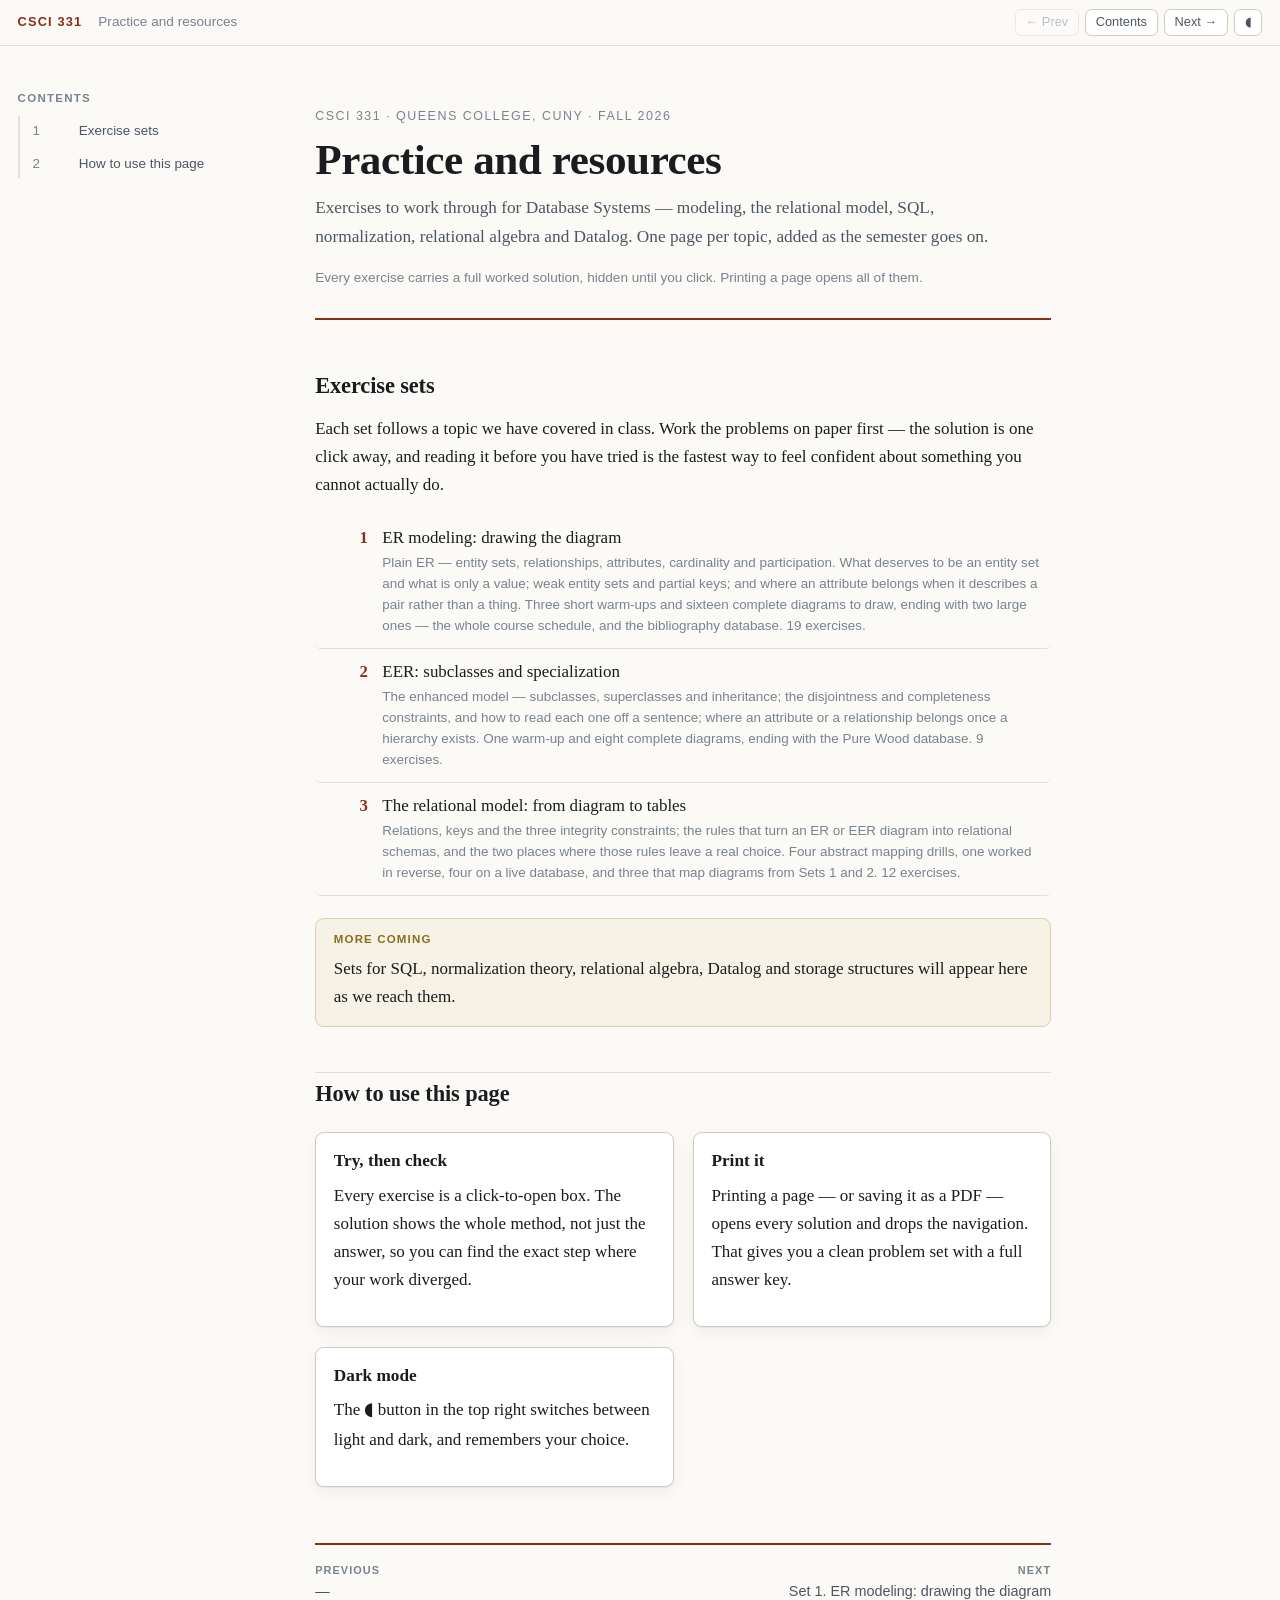
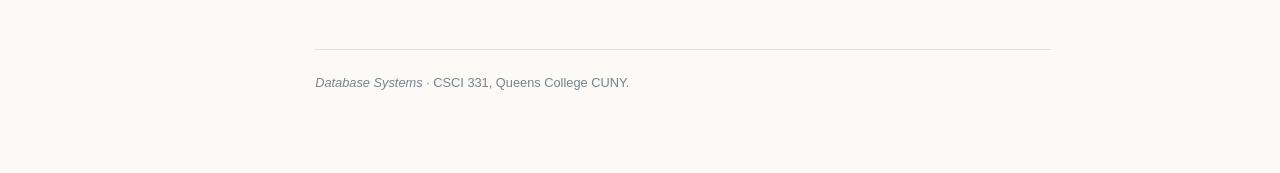
==== index.html @ 069c5a43 "Revise exercise 3 content and update note section Updated the content for exercise 3 and modified th" ====
<!DOCTYPE html>
<html lang="en">
<head>
<meta charset="utf-8">
<meta name="viewport" content="width=device-width, initial-scale=1">
<title>CSCI 331 — Practice and resources</title>
<link rel="stylesheet" href="assets/style.css">
<script src="assets/notes.js" defer></script>
</head>
<body>
<header class="topbar"><div class="topbar-in">
  <a class="brand" href="index.html">CSCI 331</a>
  <span class="crumb">Practice and resources</span>
  <nav class="topnav">
    <a aria-disabled="true">&larr; Prev</a>
    <a href="index.html">Contents</a>
    <a href="ex-er.html">Next &rarr;</a>
    <button class="iconbtn" id="themebtn" type="button" title="Light / dark">&#9686;</button>
  </nav>
</div></header>
<div class="wrap">
  <aside class="toc"><p class="toc-title">Contents</p><ol>
    <li><a href="#exercises"><span class="t">1</span>Exercise sets</a></li>
    <li><a href="#how"><span class="t">2</span>How to use this page</a></li>
</ol></aside>
  <main>

<div class="hero">
  <p class="hkick">CSCI 331 &middot; Queens College, CUNY &middot; Fall 2026</p>
  <h1>Practice and resources</h1>
  <p class="lede">Exercises to work through for Database Systems &mdash; modeling,
  the relational model, SQL, normalization, relational algebra and Datalog. One page
  per topic, added as the semester goes on.</p>
  <p class="hmeta">Every exercise carries a full worked solution, hidden until you
  click. Printing a page opens all of them.</p>
</div>

<h2 id="exercises">Exercise sets</h2>
<p>Each set follows a topic we have covered in class. Work the problems on paper
first &mdash; the solution is one click away, and reading it before you have tried
is the fastest way to feel confident about something you cannot actually do.</p>

<ol class="chlist">
  <li><a href="ex-er.html"><span class="cn">1</span><span class="ct">ER modeling: drawing the diagram<span class="cs">Plain ER &mdash; entity sets, relationships, attributes, cardinality and participation. What deserves to be an entity set and what is only a value; weak entity sets and partial keys; and where an attribute belongs when it describes a pair rather than a thing. Three short warm-ups and sixteen complete diagrams to draw, ending with two large ones &mdash; the whole course schedule, and the bibliography database. 19 exercises.</span></span></a></li>
  <li><a href="ex-eer.html"><span class="cn">2</span><span class="ct">EER: subclasses and specialization<span class="cs">The enhanced model &mdash; subclasses, superclasses and inheritance; the disjointness and completeness constraints, and how to read each one off a sentence; where an attribute or a relationship belongs once a hierarchy exists. One warm-up and eight complete diagrams, ending with the Pure Wood database. 9 exercises.</span></span></a></li>
  <li><a href="ex-rel.html"><span class="cn">3</span><span class="ct">The relational model: from diagram to tables<span class="cs">Relations, keys and the three integrity constraints; the rules that turn an ER or EER diagram into relational schemas, and the two places where those rules leave a real choice. Four abstract mapping drills, one worked in reverse, four on a live database, and three that map diagrams from Sets 1 and 2. 12 exercises.</span></span></a></li>
</ol>

<div class="box note"><span class="bt">More coming</span>
<p>Sets for SQL, normalization theory, relational algebra, Datalog and storage
structures will appear here as we reach them.</p></div>

<h2 id="how">How to use this page</h2>
<div class="grid2">
  <div class="card"><h3>Try, then check</h3><p>Every exercise is a click-to-open box.
  The solution shows the whole method, not just the answer, so you can find the exact
  step where your work diverged.</p></div>
  <div class="card"><h3>Print it</h3><p>Printing a page &mdash; or saving it as a PDF
  &mdash; opens every solution and drops the navigation. That gives you a clean problem
  set with a full answer key.</p></div>
  <div class="card"><h3>Dark mode</h3><p>The <span class="term">&#9686;</span> button in
  the top right switches between light and dark, and remembers your choice.</p></div>
</div>

    <nav class="pagenav">
      <a class="prev" aria-disabled="true"><span>Previous</span>&mdash;</a>
      <a class="next" href="ex-er.html"><span>Next</span>Set 1. ER modeling: drawing the diagram</a>
    </nav>
    <footer class="site">
      <em>Database Systems</em> &middot; CSCI 331, Queens College CUNY.
    </footer>
  </main>
</div>
</body>
</html>
---- assets/style.css ----
/* Computer Organization and Assembly Language — CSCI 240 course book */

:root{
  --bg:#fbfaf7; --panel:#ffffff; --ink:#1a1c1f; --ink-2:#4d5560; --ink-3:#79828e;
  --rule:#e3e0d8; --rule-2:#cfcbc0;
  --accent:#8c2d19;         /* brick — headings, links */
  --accent-2:#1d6a4f;       /* green — Logisim, circuits */
  --accent-3:#2a4d8f;       /* blue — MIPS / code */
  --slide-bg:#f2efe8;
  --box-note:#f6f2e6; --box-note-b:#d9cfae;
  --box-check:#eef4f1; --box-check-b:#b4d0c3;
  --box-extra:#f1eef7; --box-extra-b:#c9bee0;
  --box-warn:#fbeeea; --box-warn-b:#e5bfb3;
  --code-bg:#f4f3ef; --code-ink:#26292e;
  --shadow:0 1px 2px rgba(20,18,14,.06), 0 6px 18px rgba(20,18,14,.05);
  --serif:"Iowan Old Style","Palatino Linotype",Palatino,Georgia,"Times New Roman",serif;
  --sans:-apple-system,BlinkMacSystemFont,"Segoe UI",Inter,Roboto,"Helvetica Neue",Arial,sans-serif;
  --mono:"SF Mono",SFMono-Regular,ui-monospace,Menlo,Consolas,"Liberation Mono",monospace;
  --maxw:46rem;
}
@media (prefers-color-scheme: dark){
  :root:not([data-theme="light"]){
    --bg:#14161a; --panel:#1b1e23; --ink:#e8e6e1; --ink-2:#b3b8c0; --ink-3:#848b95;
    --rule:#2b2f36; --rule-2:#3a3f48;
    --accent:#e8917a; --accent-2:#6bc79d; --accent-3:#8fb4f0;
    --slide-bg:#22262c;
    --box-note:#241f16; --box-note-b:#5c4f31;
    --box-check:#152220; --box-check-b:#2f5c4c;
    --box-extra:#1f1c2a; --box-extra-b:#453c66;
    --box-warn:#2a1a16; --box-warn-b:#6b3b2c;
    --code-bg:#181b20; --code-ink:#dfe3e8;
    --shadow:0 1px 2px rgba(0,0,0,.4), 0 8px 24px rgba(0,0,0,.35);
  }
}
:root[data-theme="dark"]{
  --bg:#14161a; --panel:#1b1e23; --ink:#e8e6e1; --ink-2:#b3b8c0; --ink-3:#848b95;
  --rule:#2b2f36; --rule-2:#3a3f48;
  --accent:#e8917a; --accent-2:#6bc79d; --accent-3:#8fb4f0;
  --slide-bg:#22262c;
  --box-note:#241f16; --box-note-b:#5c4f31;
  --box-check:#152220; --box-check-b:#2f5c4c;
  --box-extra:#1f1c2a; --box-extra-b:#453c66;
  --box-warn:#2a1a16; --box-warn-b:#6b3b2c;
  --code-bg:#181b20; --code-ink:#dfe3e8;
  --shadow:0 1px 2px rgba(0,0,0,.4), 0 8px 24px rgba(0,0,0,.35);
}

*{box-sizing:border-box}
html{scroll-behavior:smooth; scroll-padding-top:5rem}
body{
  margin:0; background:var(--bg); color:var(--ink);
  font:400 17px/1.65 var(--serif);
  -webkit-text-size-adjust:100%;
}

/* ---------------------------------------------------------------- top bar */
.topbar{
  position:sticky; top:0; z-index:40; background:color-mix(in srgb,var(--bg) 88%,transparent);
  backdrop-filter:saturate(1.5) blur(10px); border-bottom:1px solid var(--rule);
}
.topbar-in{max-width:88rem;margin:0 auto;padding:.55rem 1.1rem;display:flex;gap:1rem;align-items:center}
.brand{font:600 .8rem/1 var(--sans);letter-spacing:.09em;text-transform:uppercase;color:var(--accent);
  text-decoration:none;white-space:nowrap}
.crumb{font:400 .85rem/1.3 var(--sans);color:var(--ink-3);flex:1;min-width:0;
  overflow:hidden;text-overflow:ellipsis;white-space:nowrap}
.topnav{display:flex;gap:.4rem;align-items:center}
.topnav a,.iconbtn{
  font:500 .8rem/1 var(--sans);color:var(--ink-2);text-decoration:none;
  border:1px solid var(--rule-2);border-radius:.4rem;padding:.38rem .6rem;background:var(--panel);
  cursor:pointer;white-space:nowrap}
.topnav a:hover,.iconbtn:hover{border-color:var(--accent);color:var(--accent)}
.topnav a[aria-disabled="true"]{opacity:.35;pointer-events:none}

/* ---------------------------------------------------------------- layout */
.wrap{max-width:88rem;margin:0 auto;padding:0 1.1rem;display:grid;
  grid-template-columns:16rem minmax(0,1fr);gap:2.6rem;align-items:start}
@media (max-width:1080px){.wrap{grid-template-columns:1fr;gap:0}}

.toc{position:sticky;top:4.2rem;max-height:calc(100vh - 5.5rem);overflow:auto;
  padding:1.6rem 0 2rem;font:400 .84rem/1.45 var(--sans)}
@media (max-width:1080px){
  .toc{position:static;max-height:none;border-bottom:1px solid var(--rule);
    margin-bottom:1rem;padding-bottom:1rem}
  .toc-title{cursor:pointer}
  .toc.collapsed ol{display:none}
}
.toc-title{font:600 .72rem/1 var(--sans);letter-spacing:.11em;text-transform:uppercase;
  color:var(--ink-3);margin:0 0 .7rem}
.toc ol{list-style:none;margin:0;padding:0;border-left:2px solid var(--rule)}
.toc li a{display:block;padding:.3rem 0 .3rem .8rem;color:var(--ink-2);text-decoration:none;
  border-left:2px solid transparent;margin-left:-2px}
.toc li a:hover{color:var(--accent)}
.toc li a.active{color:var(--accent);border-left-color:var(--accent);font-weight:600}
.toc li.sub a{padding-left:1.6rem;font-size:.95em;color:var(--ink-3)}

main{padding:1.6rem 0 5rem;max-width:var(--maxw)}
/* figures, tables and code may bleed wider than the text measure */
@media (min-width:1180px){
  figure.fig,figure.circuit,.tablewrap,pre,.chhead,.pagenav{
    margin-left:-3.5rem;margin-right:-6.5rem}
  .chhead,.pagenav{margin-left:0;margin-right:0}
}

/* ---------------------------------------------------------------- headings */
.lechead{margin-top:0;margin-bottom:2.2rem;padding-bottom:1.4rem;border-bottom:2px solid var(--accent)}
.lecnum{font:600 .75rem/1 var(--sans);letter-spacing:.14em;text-transform:uppercase;
  color:var(--accent);display:block;margin-bottom:.55rem}
h1{font:600 2.1rem/1.18 var(--serif);margin:0 0 .7rem;letter-spacing:-.01em}
.lecmeta{font:400 .87rem/1.5 var(--sans);color:var(--ink-3);margin:0}
.lecmeta b{color:var(--ink-2);font-weight:600}

h2{font:600 1.4rem/1.3 var(--serif);margin:2.8rem 0 .9rem;padding-top:.4rem;
  border-top:1px solid var(--rule);letter-spacing:-.005em}
h2:first-of-type{border-top:none}
h3{font:600 1.08rem/1.35 var(--serif);margin:1.9rem 0 .6rem;color:var(--ink)}
h4{font:600 .82rem/1.3 var(--sans);letter-spacing:.07em;text-transform:uppercase;
  color:var(--ink-3);margin:1.5rem 0 .5rem}
p{margin:0 0 1rem}
a{color:var(--accent);text-decoration-thickness:1px;text-underline-offset:2px}
ul,ol{margin:0 0 1.1rem;padding-left:1.35rem}
li{margin:.28rem 0}
li>ul,li>ol{margin-top:.28rem;margin-bottom:.3rem}
strong{font-weight:600}
hr{border:none;border-top:1px solid var(--rule);margin:2.2rem 0}

/* ---------------------------------------------------------------- inline bits */
code,kbd,samp{font-family:var(--mono);font-size:.88em;background:var(--code-bg);
  padding:.1em .35em;border-radius:.25em;color:var(--code-ink);
  border:1px solid color-mix(in srgb,var(--rule) 70%,transparent)}
.reg{color:var(--accent-3);font-weight:600}
.bin,.hex{font-family:var(--mono);font-size:.9em;letter-spacing:.02em;white-space:nowrap}
.term{font-family:var(--mono);font-weight:600;white-space:nowrap}
.nb{white-space:nowrap}
var{font-style:italic;font-family:var(--serif)}
.ov{text-decoration:overline}
sub,sup{font-size:.72em;line-height:0}

/* ---------------------------------------------------------------- figures */
figure.fig{margin-top:1.8rem;margin-bottom:1.8rem}
figure.fig .figcol,figure.fig .figrow{
  display:flex;gap:1rem;align-items:flex-start;justify-content:center;flex-wrap:wrap}
figure.fig .figcol{flex-direction:column;align-items:center}
figure.fig img{display:block;max-width:100%;height:auto;background:#fff;
  border:1px solid var(--rule-2);border-radius:.4rem;padding:.5rem;box-shadow:var(--shadow)}
figure.fig figcaption{font:400 .84rem/1.6 var(--sans);color:var(--ink-2);
  margin:.75rem auto 0;max-width:42rem;text-align:center}
figure.fig figcaption b,figure.fig figcaption strong{color:var(--ink);font-weight:600}

/* ---------------------------------------------------------------- circuits */
figure.circuit{margin-top:1.6rem;margin-bottom:1.6rem;border:1px solid var(--accent-2);border-radius:.6rem;
  overflow:hidden;box-shadow:var(--shadow);background:var(--panel)}
figure.circuit .cbar{display:flex;gap:.7rem;align-items:center;flex-wrap:wrap;
  padding:.5rem .75rem;background:color-mix(in srgb,var(--accent-2) 12%,var(--panel));
  border-bottom:1px solid color-mix(in srgb,var(--accent-2) 35%,transparent);
  font:500 .8rem/1.3 var(--sans)}
figure.circuit .cbar .ctitle{flex:1;min-width:8rem;color:var(--ink)}
figure.circuit .cbar .clogisim{font:600 .66rem/1 var(--sans);letter-spacing:.09em;
  text-transform:uppercase;color:var(--accent-2);border:1px solid currentColor;
  border-radius:.3rem;padding:.24rem .4rem}
figure.circuit .cbar a.dl{color:var(--accent-2);text-decoration:none;font-weight:600;
  border:1px solid currentColor;border-radius:.35rem;padding:.28rem .55rem}
figure.circuit .cbar a.dl:hover{background:var(--accent-2);color:#fff}
figure.circuit .cbody{background:#fff;padding:.8rem;overflow-x:auto}
figure.circuit .cbody svg{display:block;max-width:100%;height:auto;margin:0 auto}
figure.circuit figcaption{padding:.6rem .75rem;font:400 .82rem/1.5 var(--sans);
  color:var(--ink-2);border-top:1px solid var(--rule)}

/* ---------------------------------------------------------------- tables */
.tablewrap{overflow-x:auto;margin-top:1.3rem;margin-bottom:1.3rem}
table{border-collapse:collapse;font:400 .9rem/1.45 var(--sans);min-width:min(100%,20rem)}
th,td{border:1px solid var(--rule-2);padding:.34rem .6rem;text-align:left}
th{background:color-mix(in srgb,var(--ink) 6%,var(--panel));font-weight:600;
  font-size:.82rem;letter-spacing:.02em}
tbody tr:nth-child(even) td{background:color-mix(in srgb,var(--ink) 3%,transparent)}
table.tt{font-family:var(--mono);font-size:.86rem;text-align:center}
table.tt th,table.tt td{text-align:center;padding:.25rem .55rem;min-width:2.2rem}
table.tt td.one{background:color-mix(in srgb,var(--accent-2) 20%,transparent);font-weight:700}
table.tt td.dc{color:var(--accent);font-weight:700}
table.reg th:first-child,table.reg td:first-child{font-family:var(--mono);color:var(--accent-3)}

/* K-maps */
table.kmap{font-family:var(--mono);text-align:center;font-size:.92rem;margin:1rem 0}
table.kmap th{background:transparent;font-family:var(--sans);font-size:.75rem;
  color:var(--ink-3);border:none;padding:.3rem .5rem}
table.kmap td{width:3rem;height:2.6rem;text-align:center;font-weight:600;position:relative}
table.kmap td sub{position:absolute;right:.22rem;bottom:.12rem;font-size:.6rem;
  font-weight:400;color:var(--ink-3);font-family:var(--sans)}
table.kmap td.g1{background:color-mix(in srgb,var(--accent-2) 22%,transparent)}
table.kmap td.g2{background:color-mix(in srgb,var(--accent-3) 20%,transparent)}
table.kmap td.g3{background:color-mix(in srgb,var(--accent) 18%,transparent)}
table.kmap td.g12{background:linear-gradient(135deg,
  color-mix(in srgb,var(--accent-2) 22%,transparent) 50%,
  color-mix(in srgb,var(--accent-3) 20%,transparent) 50%)}

/* ---------------------------------------------------------------- code */
pre{margin-top:1.2rem;margin-bottom:1.2rem;background:var(--code-bg);border:1px solid var(--rule-2);
  border-radius:.5rem;padding:.85rem 1rem;overflow-x:auto;
  font:400 .855rem/1.6 var(--mono);color:var(--code-ink)}
pre code{background:none;border:none;padding:0;font-size:1em}
pre.asm .c{color:var(--ink-3);font-style:italic}
pre.asm .d{color:var(--accent);font-weight:600}
pre.asm .r{color:var(--accent-3)}
pre.asm .l{color:var(--accent-2);font-weight:600}
pre.asm .s{color:#a2662b}
pre.asm .k{font-weight:700}
pre.asm .n{color:#7a5aa8}
@media (prefers-color-scheme:dark){:root:not([data-theme="light"]) pre.asm .s{color:#d9a05f}
  :root:not([data-theme="light"]) pre.asm .n{color:#b79ce0}}
:root[data-theme="dark"] pre.asm .s{color:#d9a05f}
:root[data-theme="dark"] pre.asm .n{color:#b79ce0}
.codecap{font:500 .74rem/1 var(--sans);letter-spacing:.08em;text-transform:uppercase;
  color:var(--ink-3);margin:1.2rem 0 -.9rem}

/* ---------------------------------------------------------------- boxes */
.box{border-radius:.55rem;padding:.95rem 1.1rem;margin:1.4rem 0;border:1px solid}
.box>:first-child{margin-top:0}
.box>:last-child{margin-bottom:0}
.box .bt{font:600 .72rem/1 var(--sans);letter-spacing:.1em;text-transform:uppercase;
  display:block;margin-bottom:.55rem}
.note{background:var(--box-note);border-color:var(--box-note-b)}
.note .bt{color:#8a6d20}
.warn{background:var(--box-warn);border-color:var(--box-warn-b)}
.warn .bt{color:var(--accent)}
.extra{background:var(--box-extra);border-color:var(--box-extra-b)}
.extra .bt{color:#6c56a0}
.worked{background:var(--panel);border-color:var(--rule-2);box-shadow:var(--shadow)}
.worked .bt{color:var(--accent-3)}
@media (prefers-color-scheme:dark){
  :root:not([data-theme="light"]) .note .bt{color:#d6b45c}
  :root:not([data-theme="light"]) .extra .bt{color:#b9a3e8}}
:root[data-theme="dark"] .note .bt{color:#d6b45c}
:root[data-theme="dark"] .extra .bt{color:#b9a3e8}

/* quick checks & problems */
details.qc,details.prob{margin:1.3rem 0;border:1px solid var(--box-check-b);
  border-radius:.55rem;background:var(--box-check);overflow:hidden}
details.prob{background:var(--panel);border-color:var(--rule-2)}
details.qc>summary,details.prob>summary{
  cursor:pointer;list-style:none;padding:.85rem 1.1rem;font:400 1rem/1.55 var(--serif)}
details.qc>summary::-webkit-details-marker,
details.prob>summary::-webkit-details-marker{display:none}
details.qc>summary::before,details.prob>summary::before{
  content:attr(data-label);display:block;font:600 .72rem/1 var(--sans);letter-spacing:.1em;
  text-transform:uppercase;color:var(--accent-2);margin-bottom:.5rem}
details.prob>summary::before{color:var(--accent-3)}
details.qc>summary::after,details.prob>summary::after{
  content:"▸ show solution";display:block;margin-top:.55rem;
  font:600 .76rem/1 var(--sans);color:var(--ink-3)}
details[open]>summary::after{content:"▾ hide solution"}
.sol{padding:0 1.1rem 1rem;border-top:1px dashed var(--rule-2);margin-top:0}
.sol>:first-child{margin-top:.9rem}

/* ---------------------------------------------------------------- index page */
.hero{padding:2.4rem 0 1.8rem;border-bottom:2px solid var(--accent);margin-bottom:2rem}
.hero h1{font-size:2.5rem;margin-bottom:.6rem}
.hero p.lede{font:400 1.08rem/1.65 var(--serif);color:var(--ink-2);max-width:44rem;margin:0 0 1rem}
.cal{list-style:none;margin:0;padding:0}
.cal li{display:grid;grid-template-columns:4.4rem 1fr;gap:1rem;align-items:baseline;
  padding:.62rem .7rem;border-bottom:1px solid var(--rule);border-radius:.35rem}
.cal li:hover{background:var(--panel)}
.cal .cls{font:600 .7rem/1.4 var(--sans);letter-spacing:.05em;text-transform:uppercase;
  color:var(--ink-3);text-align:right;white-space:nowrap}
.cal .ttl{font:400 1.02rem/1.4 var(--serif)}
.cal .ttl a{text-decoration:none;color:var(--ink)}
.cal .ttl a:hover{color:var(--accent);text-decoration:underline}
.cal .sub{display:block;font:400 .8rem/1.45 var(--sans);color:var(--ink-3);margin-top:.15rem}
.cal li.exam{background:var(--box-warn);border-color:var(--box-warn-b)}
.cal li.exam .ttl,.cal li.review .ttl{font-weight:600}
.cal li.review{background:var(--box-note);border-color:var(--box-note-b)}
.cal li.exam .cls,.cal li.review .cls{color:var(--accent)}
.grid2{display:grid;gap:1.2rem;grid-template-columns:repeat(auto-fit,minmax(17rem,1fr));margin:1.5rem 0}
.card{background:var(--panel);border:1px solid var(--rule-2);border-radius:.55rem;
  padding:1rem 1.1rem;box-shadow:var(--shadow)}
.card h3{margin-top:0}

/* ---------------------------------------------------------------- footer */
.pagenav{display:flex;justify-content:space-between;gap:1rem;margin-top:3.5rem;margin-bottom:0;
  padding-top:1.3rem;border-top:2px solid var(--accent)}
.pagenav a{display:block;max-width:47%;text-decoration:none;color:var(--ink-2);
  font:400 .9rem/1.4 var(--sans)}
.pagenav a span{display:block;font:600 .68rem/1 var(--sans);letter-spacing:.1em;
  text-transform:uppercase;color:var(--ink-3);margin-bottom:.3rem}
.pagenav a:hover{color:var(--accent)}
.pagenav a.next{text-align:right;margin-left:auto}
footer.site{margin-top:3rem;padding:1.4rem 0 0;border-top:1px solid var(--rule);
  font:400 .8rem/1.6 var(--sans);color:var(--ink-3)}

/* ---------------------------------------------------------------- print */
@media print{
  :root{--bg:#fff;--panel:#fff}
  .topbar,.toc,.pagenav,.iconbtn{display:none!important}
  .wrap{display:block;max-width:none;padding:0}
  main{max-width:none;padding:0}
  body{font-size:11pt}
  details.qc,details.prob{break-inside:avoid}
  details.qc>summary::after,details.prob>summary::after{display:none}
  details.qc[open] .sol,details.prob[open] .sol{display:block}
  figure.fig,figure.circuit,.box{break-inside:avoid}
  h2{break-after:avoid}
  a{color:inherit;text-decoration:none}
}

/* ---------------------------------------------------------------- book chrome */
.chhead{margin-top:0;margin-bottom:2.4rem;padding-bottom:1.5rem;
  border-bottom:2px solid var(--accent)}
.chpart{display:block;font:500 .72rem/1 var(--sans);letter-spacing:.12em;
  text-transform:uppercase;color:var(--ink-3);margin-bottom:.7rem}
.chnum{display:block;font:600 .74rem/1 var(--sans);letter-spacing:.14em;
  text-transform:uppercase;color:var(--accent);margin-bottom:.6rem}
.chhead h1{font-size:2.25rem;margin-bottom:.85rem}
.chsum{font:400 1.02rem/1.62 var(--serif);color:var(--ink-2);margin:0;max-width:40rem}

h2 .secnum{color:var(--accent);font-weight:600;margin-right:.6rem;
  font-variant-numeric:tabular-nums}
.toc li a .t{display:inline-block;min-width:2.9rem;padding-right:.35rem;
  color:var(--ink-3);font-variant-numeric:tabular-nums}
.toc li.sub a{padding-left:3.9rem;text-indent:0}

/* contents page */
.hkick{font:500 .78rem/1 var(--sans);letter-spacing:.12em;text-transform:uppercase;
  color:var(--ink-3);margin:0 0 .9rem}
.hero h1{font-size:2.7rem;line-height:1.12}
.hmeta{font:400 .85rem/1.6 var(--sans);color:var(--ink-3);margin:.9rem 0 0}
section.part{margin:2rem 0 2.4rem}
section.part h3{font:600 .76rem/1 var(--sans);letter-spacing:.13em;text-transform:uppercase;
  color:var(--accent);margin:0 0 .55rem}
.partblurb{font:400 .93rem/1.6 var(--sans);color:var(--ink-3);margin:0 0 1rem;max-width:42rem}
ol.chlist{list-style:none;margin:0;padding:0}
ol.chlist li{margin:0}
ol.chlist a{display:grid;grid-template-columns:2.6rem 1fr;gap:.9rem;align-items:baseline;
  padding:.7rem .7rem;border-bottom:1px solid var(--rule);text-decoration:none;
  color:var(--ink);border-radius:.35rem}
ol.chlist a:hover{background:var(--panel);color:var(--accent)}
ol.chlist .cn{font:600 1.05rem/1.3 var(--serif);color:var(--accent);text-align:right;
  font-variant-numeric:tabular-nums}
ol.chlist .ct{font:400 1.06rem/1.4 var(--serif)}
ol.chlist .cs{display:block;font:400 .84rem/1.55 var(--sans);color:var(--ink-3);
  margin-top:.22rem}

/* teaching plan */
ol.plan{list-style:none;margin:1.2rem 0 0;padding:0;counter-reset:none}
ol.plan li{display:grid;grid-template-columns:2.6rem 1fr;gap:.9rem;align-items:baseline;
  padding:.5rem .7rem;border-bottom:1px solid var(--rule);border-radius:.35rem}
ol.plan .mtg{font:600 .8rem/1.5 var(--sans);color:var(--ink-3);text-align:right;
  font-variant-numeric:tabular-nums}
ol.plan .mwhat{font:400 .98rem/1.45 var(--serif)}
ol.plan .mwhat a{text-decoration:none;color:var(--ink)}
ol.plan .mwhat a:hover{color:var(--accent);text-decoration:underline}
ol.plan .msub{display:block;font:400 .82rem/1.5 var(--sans);color:var(--ink-3);
  margin-top:.15rem}
ol.plan li.exam{background:var(--box-warn);border-color:var(--box-warn-b)}
ol.plan li.review{background:var(--box-note);border-color:var(--box-note-b)}
ol.plan li.exam .mwhat,ol.plan li.review .mwhat{font-weight:600}
ol.plan li.exam .mtg,ol.plan li.review .mtg{color:var(--accent)}

/* ------------------------------------------------- practice-site overrides
   1. The lecture-notes stylesheet lets .tablewrap and pre bleed into the side
      margins (margin-left:-3.5rem) so that full-width circuit figures can break
      out of the text measure. This site has no such figures, and most of its
      tables sit inside callout boxes, where the bleed pushed them out of the box
      and off to the left. Cancel the bleed, and centre each table in its wrapper.
   2. main is a grid item; without min-width:0 it refuses to shrink below its
      widest content, so a wide table scrolled the whole page on a phone instead
      of scrolling inside its own .tablewrap.
   3. p.morseline: a whole line of Morse. .bin is white-space:nowrap, which is
      right for an inline 8-bit string and wrong for a line that must wrap on a
      narrow screen. */
@media (min-width:1180px){
  .tablewrap,pre{margin-left:0;margin-right:0}
}
.tablewrap>table{margin-left:auto;margin-right:auto}
.box>.tablewrap:last-child,.sol>.tablewrap:last-child{margin-bottom:0}
.wrap>main,.wrap>.toc{min-width:0}
p.morseline{margin:1.1rem 0;text-align:center;font-family:var(--mono);
  font-size:.95em;letter-spacing:.02em;word-spacing:.55em;overflow-wrap:break-word}

/* ------------------------------------------------- circuit figures (Set 3) */
.gdefs{position:absolute;width:0;height:0;overflow:hidden}
.fig{margin:1.5rem 0;text-align:center}
.fig svg{display:block;width:100%;max-width:var(--figmax,34rem);height:auto;
  margin:0 auto;color:var(--ink)}
.fig figcaption{font:400 .8rem/1.45 var(--sans);color:var(--ink-3);margin-top:.45rem}
.fig .wire{fill:none;stroke:currentColor;stroke-width:1.9;stroke-linecap:round;
  stroke-linejoin:round}
.fig .dot{fill:currentColor;stroke:none}
.fig .lbl{font:600 15px var(--sans);fill:var(--ink);stroke:none}
.box .fig{margin:1.1rem 0}

.grid3{display:grid;grid-template-columns:repeat(3,1fr);gap:.9rem;margin:1.3rem 0}
@media (max-width:620px){.grid3{grid-template-columns:1fr}}
.symcard{background:var(--panel);border:1px solid var(--rule);border-radius:.6rem;
  padding:.9rem .7rem;box-shadow:var(--shadow);text-align:center}
.symcard .fig{margin:.1rem 0 .2rem}
.symcard .fig figcaption{display:none}
.symcard p{margin:.3rem 0 0;font:400 .86rem/1.45 var(--sans);color:var(--ink-2)}

.ttrow{display:flex;flex-wrap:wrap;gap:1rem;align-items:flex-start;
  justify-content:center;margin:1.2rem 0}
.ttrow .tablewrap{margin:0;flex:0 1 auto}
table.ttab{font-variant-numeric:tabular-nums}
table.ttab td{text-align:center}
table.ttab td.hilite{background:var(--box-check);font-weight:700}
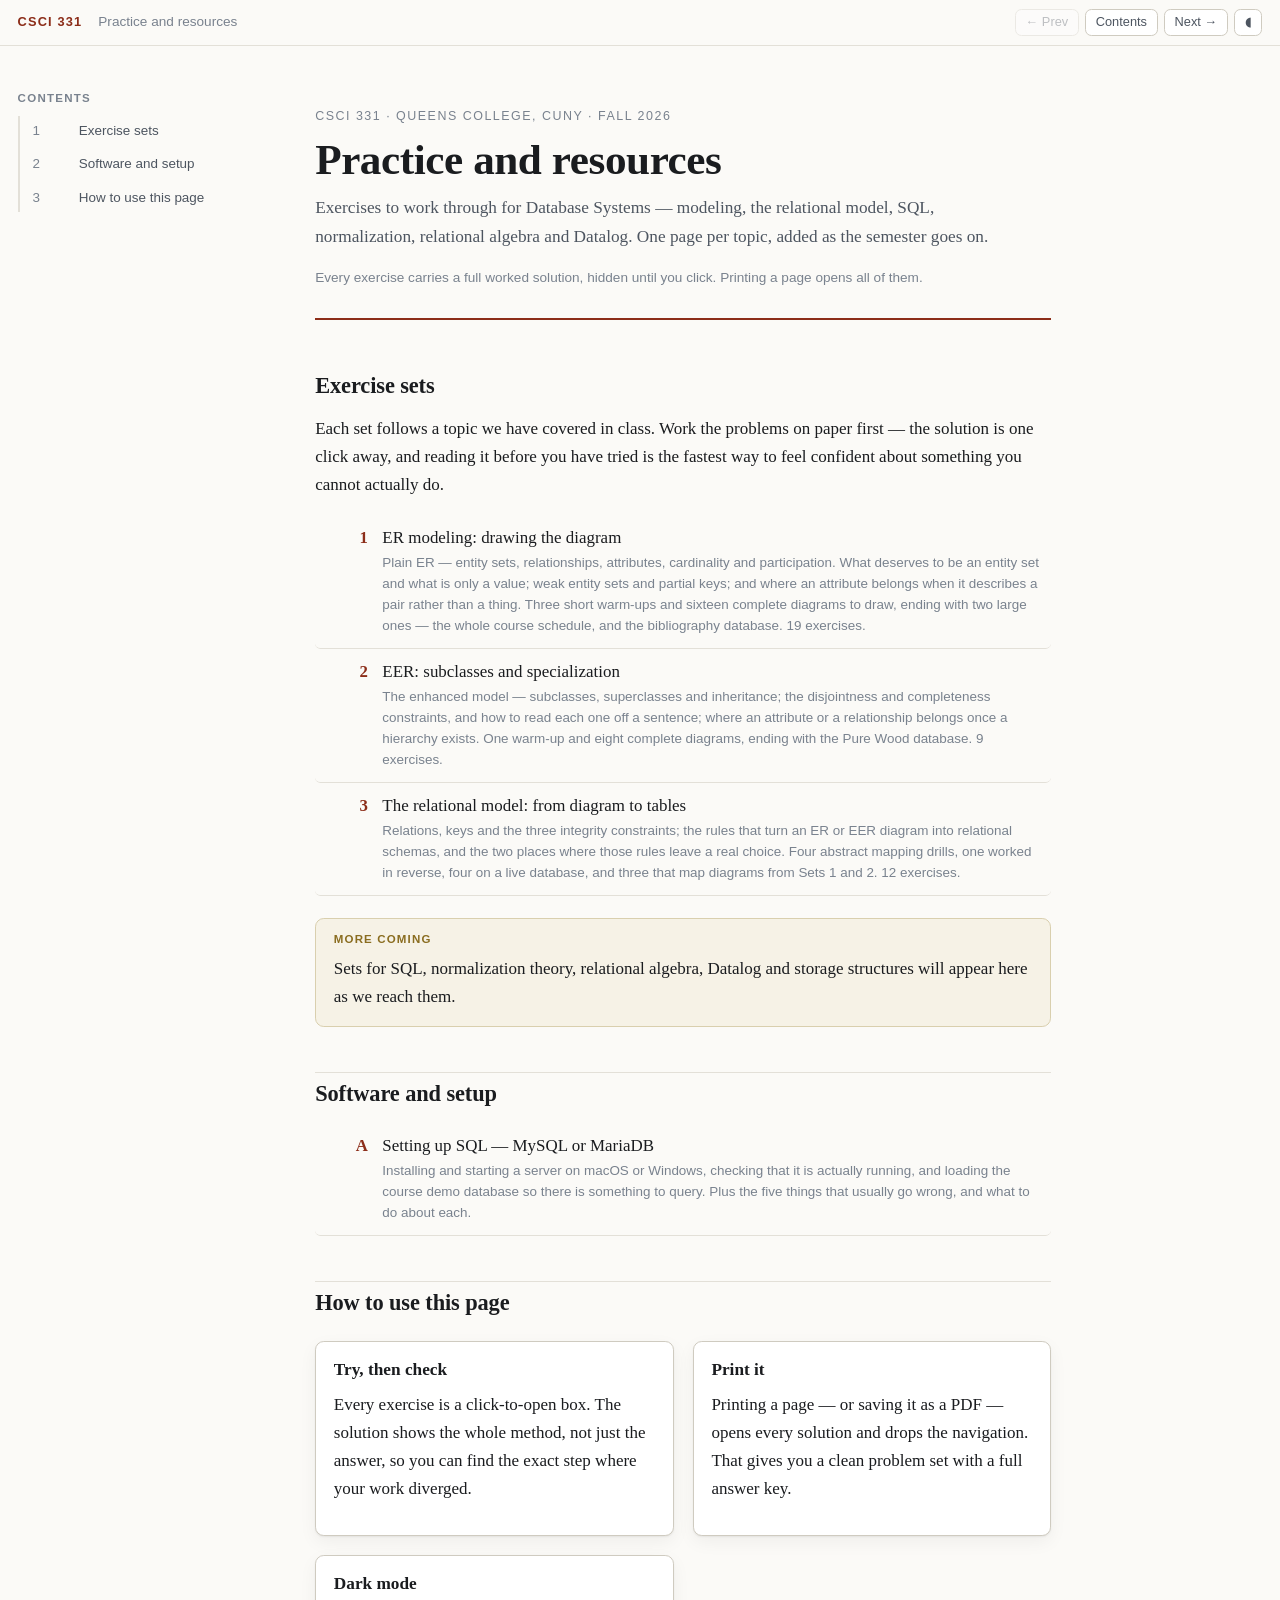
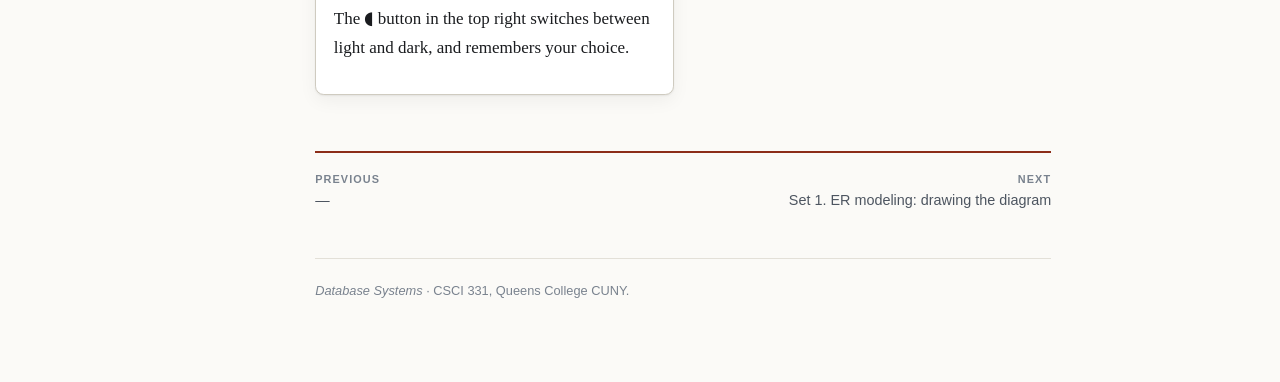
==== commit 412671d6: "Update table of contents and add software section" ====
--- a/index.html
+++ b/index.html
@@ -21,8 +21,9 @@
 <div class="wrap">
   <aside class="toc"><p class="toc-title">Contents</p><ol>
     <li><a href="#exercises"><span class="t">1</span>Exercise sets</a></li>
-    <li><a href="#how"><span class="t">2</span>How to use this page</a></li>
-</ol></aside>
+    <li><a href="#software"><span class="t">2</span>Software and setup</a></li>
+    <li><a href="#how"><span class="t">3</span>How to use this page</a></li>
+  </ol></aside>
   <main>
 
 <div class="hero">
@@ -50,6 +51,11 @@
 <p>Sets for SQL, normalization theory, relational algebra, Datalog and storage
 structures will appear here as we reach them.</p></div>
 
+<h2 id="software">Software and setup</h2>
+<ol class="chlist">
+  <li><a href="setup-sql.html"><span class="cn">A</span><span class="ct">Setting up SQL &mdash; MySQL or MariaDB<span class="cs">Installing and starting a server on macOS or Windows, checking that it is actually running, and loading the course demo database so there is something to query. Plus the five things that usually go wrong, and what to do about each.</span></span></a></li>
+</ol>
+
 <h2 id="how">How to use this page</h2>
 <div class="grid2">
   <div class="card"><h3>Try, then check</h3><p>Every exercise is a click-to-open box.
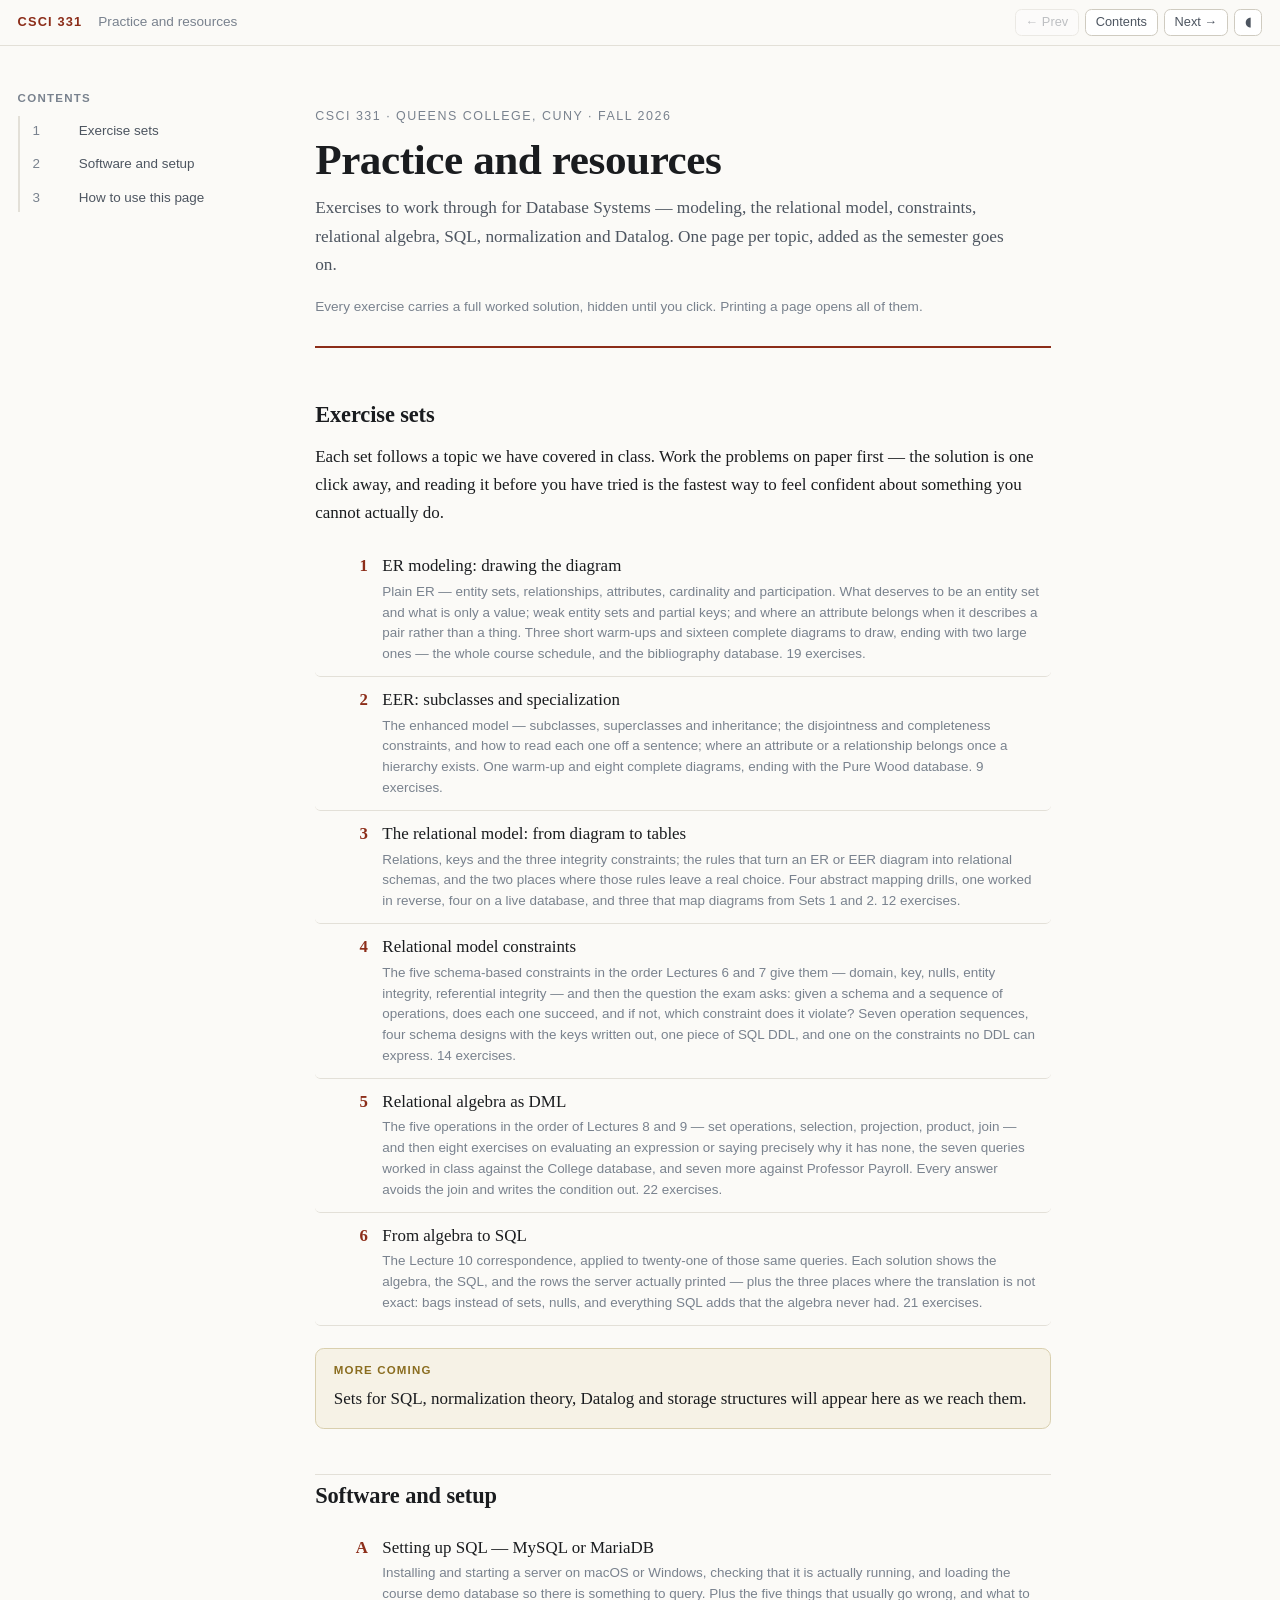
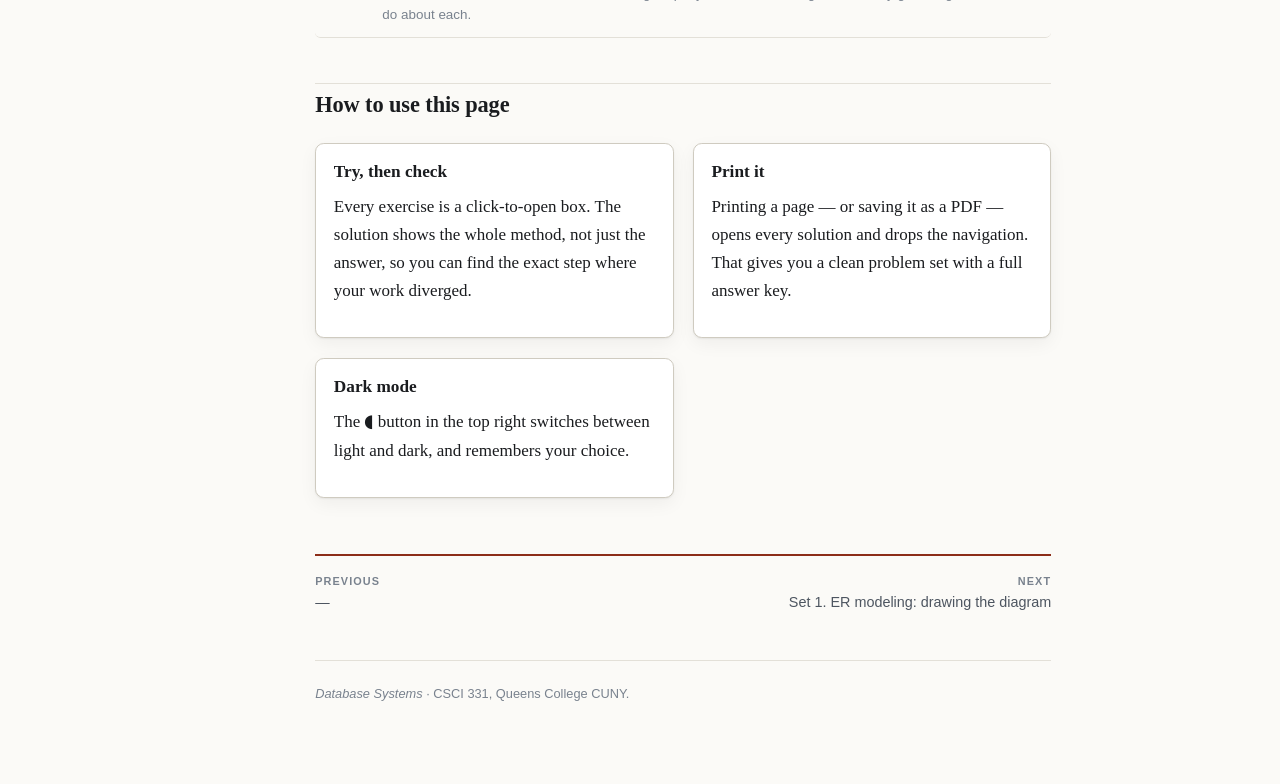
==== commit d2707a09: "Revise content for database topics and add constraints Updated the content to include constraints an" ====
--- a/index.html
+++ b/index.html
@@ -30,8 +30,8 @@
   <p class="hkick">CSCI 331 &middot; Queens College, CUNY &middot; Fall 2026</p>
   <h1>Practice and resources</h1>
   <p class="lede">Exercises to work through for Database Systems &mdash; modeling,
-  the relational model, SQL, normalization, relational algebra and Datalog. One page
-  per topic, added as the semester goes on.</p>
+  the relational model, constraints, relational algebra, SQL, normalization and
+  Datalog. One page per topic, added as the semester goes on.</p>
   <p class="hmeta">Every exercise carries a full worked solution, hidden until you
   click. Printing a page opens all of them.</p>
 </div>
@@ -45,11 +45,14 @@
   <li><a href="ex-er.html"><span class="cn">1</span><span class="ct">ER modeling: drawing the diagram<span class="cs">Plain ER &mdash; entity sets, relationships, attributes, cardinality and participation. What deserves to be an entity set and what is only a value; weak entity sets and partial keys; and where an attribute belongs when it describes a pair rather than a thing. Three short warm-ups and sixteen complete diagrams to draw, ending with two large ones &mdash; the whole course schedule, and the bibliography database. 19 exercises.</span></span></a></li>
   <li><a href="ex-eer.html"><span class="cn">2</span><span class="ct">EER: subclasses and specialization<span class="cs">The enhanced model &mdash; subclasses, superclasses and inheritance; the disjointness and completeness constraints, and how to read each one off a sentence; where an attribute or a relationship belongs once a hierarchy exists. One warm-up and eight complete diagrams, ending with the Pure Wood database. 9 exercises.</span></span></a></li>
   <li><a href="ex-rel.html"><span class="cn">3</span><span class="ct">The relational model: from diagram to tables<span class="cs">Relations, keys and the three integrity constraints; the rules that turn an ER or EER diagram into relational schemas, and the two places where those rules leave a real choice. Four abstract mapping drills, one worked in reverse, four on a live database, and three that map diagrams from Sets 1 and 2. 12 exercises.</span></span></a></li>
+    <li><a href="ex-cons.html"><span class="cn">4</span><span class="ct">Relational model constraints<span class="cs">The five schema-based constraints in the order Lectures 6 and 7 give them &mdash; domain, key, nulls, entity integrity, referential integrity &mdash; and then the question the exam asks: given a schema and a sequence of operations, does each one succeed, and if not, which constraint does it violate? Seven operation sequences, four schema designs with the keys written out, one piece of SQL DDL, and one on the constraints no DDL can express. 14 exercises.</span></span></a></li>
+    <li><a href="ex-ra.html"><span class="cn">5</span><span class="ct">Relational algebra as DML<span class="cs">The five operations in the order of Lectures 8 and 9 &mdash; set operations, selection, projection, product, join &mdash; and then eight exercises on evaluating an expression or saying precisely why it has none, the seven queries worked in class against the College database, and seven more against Professor Payroll. Every answer avoids the join and writes the condition out. 22 exercises.</span></span></a></li>
+    <li><a href="ex-ra-sql.html"><span class="cn">6</span><span class="ct">From algebra to SQL<span class="cs">The Lecture 10 correspondence, applied to twenty-one of those same queries. Each solution shows the algebra, the SQL, and the rows the server actually printed &mdash; plus the three places where the translation is not exact: bags instead of sets, nulls, and everything SQL adds that the algebra never had. 21 exercises.</span></span></a></li>
 </ol>
 
 <div class="box note"><span class="bt">More coming</span>
-<p>Sets for SQL, normalization theory, relational algebra, Datalog and storage
-structures will appear here as we reach them.</p></div>
+<p>Sets for SQL, normalization theory, Datalog and storage structures will
+appear here as we reach them.</p></div>
 
 <h2 id="software">Software and setup</h2>
 <ol class="chlist">
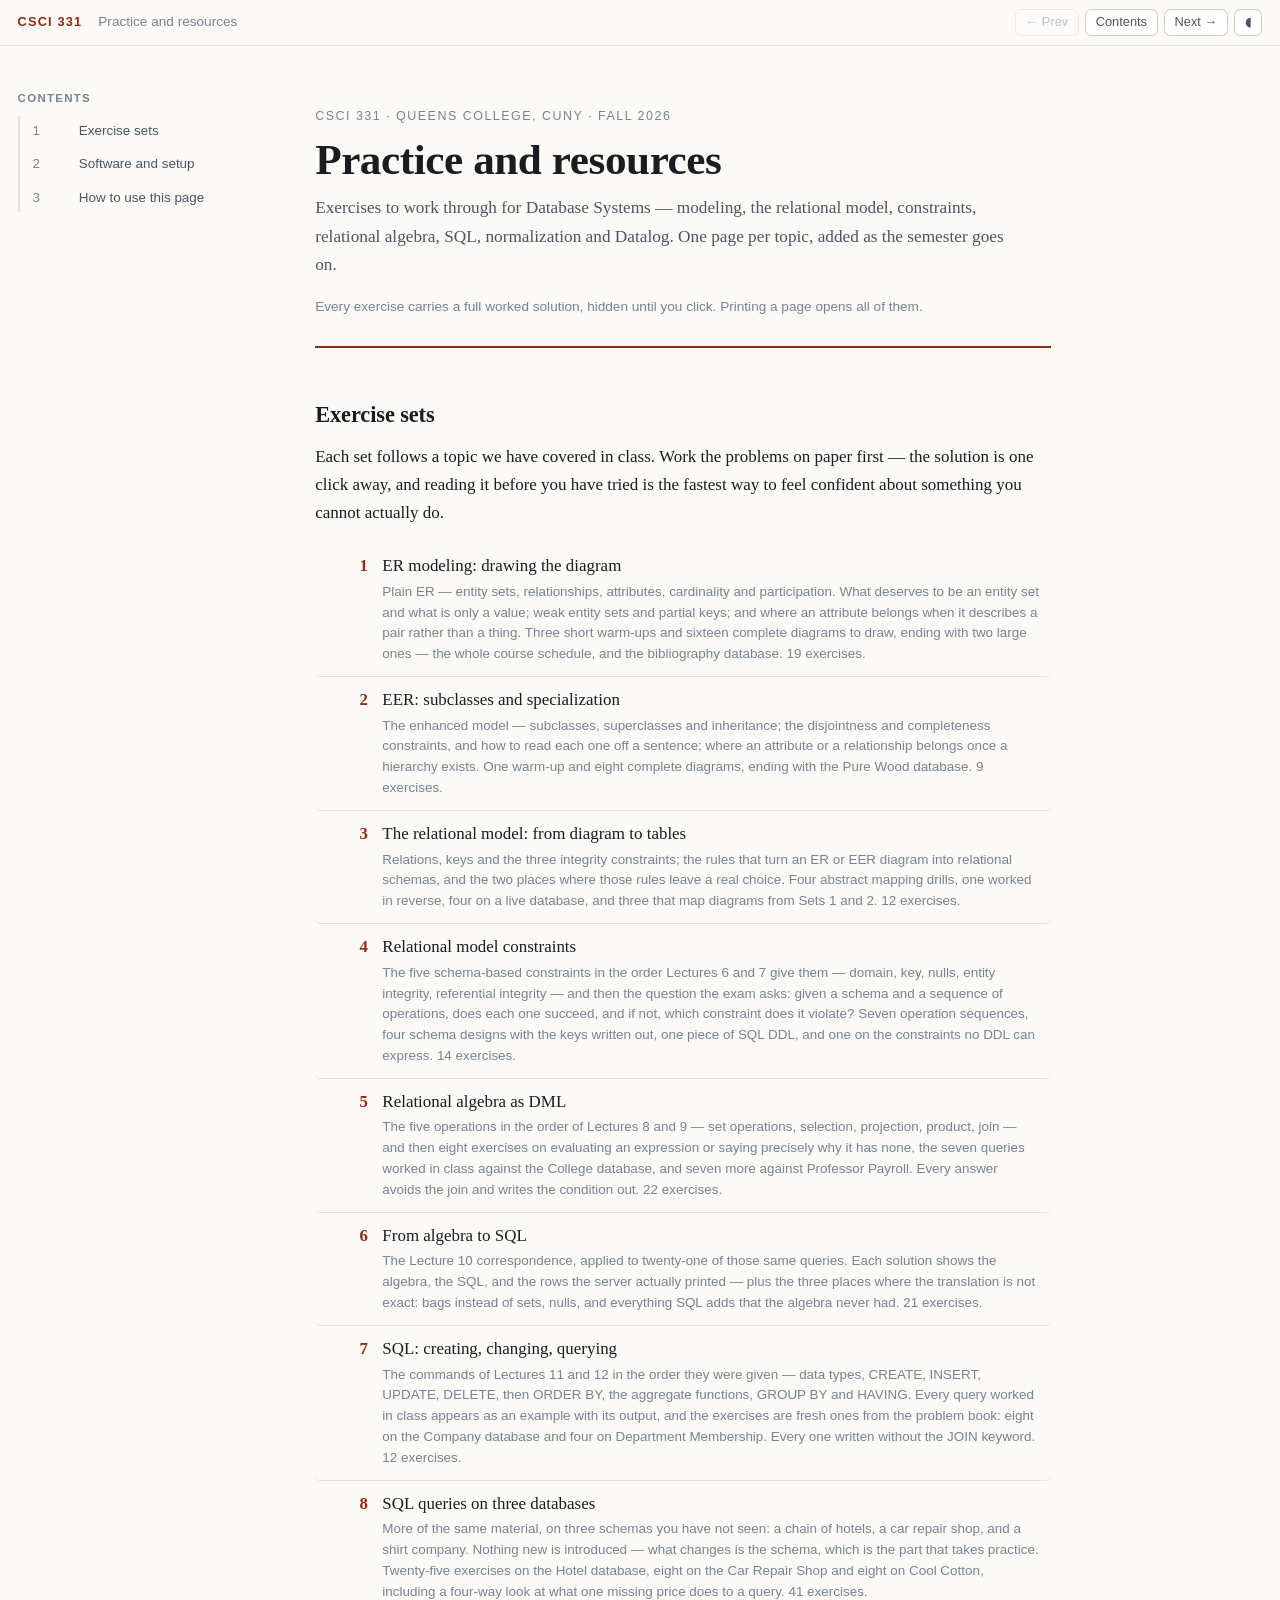
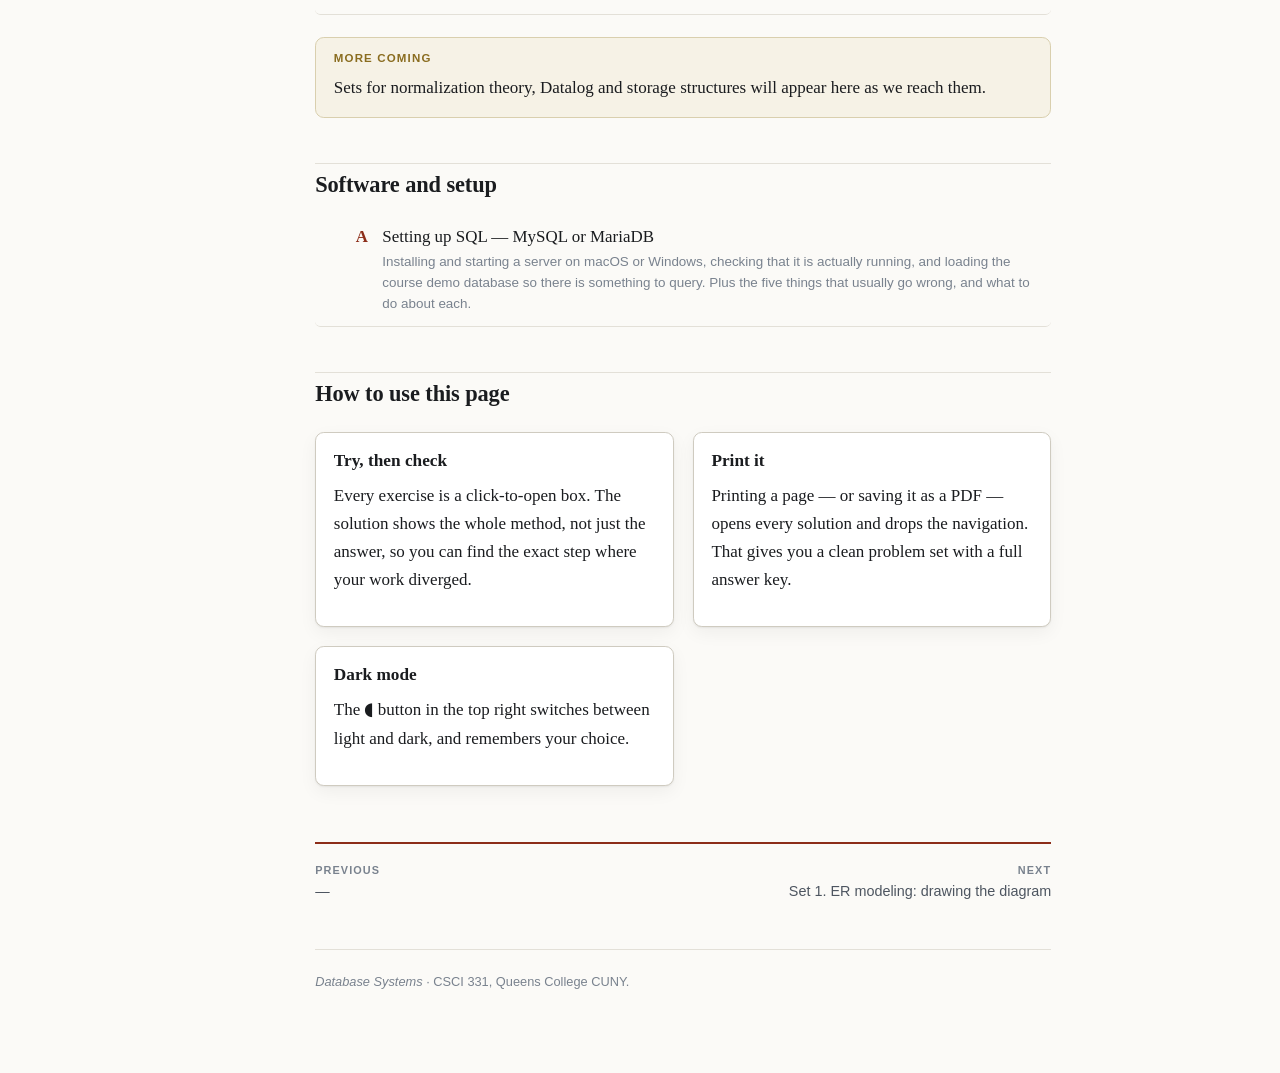
==== commit 1eb1cc1a: "Update exercises on relational model and SQL setup Removed and updated several exercises related to " ====
--- a/index.html
+++ b/index.html
@@ -45,14 +45,16 @@
   <li><a href="ex-er.html"><span class="cn">1</span><span class="ct">ER modeling: drawing the diagram<span class="cs">Plain ER &mdash; entity sets, relationships, attributes, cardinality and participation. What deserves to be an entity set and what is only a value; weak entity sets and partial keys; and where an attribute belongs when it describes a pair rather than a thing. Three short warm-ups and sixteen complete diagrams to draw, ending with two large ones &mdash; the whole course schedule, and the bibliography database. 19 exercises.</span></span></a></li>
   <li><a href="ex-eer.html"><span class="cn">2</span><span class="ct">EER: subclasses and specialization<span class="cs">The enhanced model &mdash; subclasses, superclasses and inheritance; the disjointness and completeness constraints, and how to read each one off a sentence; where an attribute or a relationship belongs once a hierarchy exists. One warm-up and eight complete diagrams, ending with the Pure Wood database. 9 exercises.</span></span></a></li>
   <li><a href="ex-rel.html"><span class="cn">3</span><span class="ct">The relational model: from diagram to tables<span class="cs">Relations, keys and the three integrity constraints; the rules that turn an ER or EER diagram into relational schemas, and the two places where those rules leave a real choice. Four abstract mapping drills, one worked in reverse, four on a live database, and three that map diagrams from Sets 1 and 2. 12 exercises.</span></span></a></li>
-    <li><a href="ex-cons.html"><span class="cn">4</span><span class="ct">Relational model constraints<span class="cs">The five schema-based constraints in the order Lectures 6 and 7 give them &mdash; domain, key, nulls, entity integrity, referential integrity &mdash; and then the question the exam asks: given a schema and a sequence of operations, does each one succeed, and if not, which constraint does it violate? Seven operation sequences, four schema designs with the keys written out, one piece of SQL DDL, and one on the constraints no DDL can express. 14 exercises.</span></span></a></li>
-    <li><a href="ex-ra.html"><span class="cn">5</span><span class="ct">Relational algebra as DML<span class="cs">The five operations in the order of Lectures 8 and 9 &mdash; set operations, selection, projection, product, join &mdash; and then eight exercises on evaluating an expression or saying precisely why it has none, the seven queries worked in class against the College database, and seven more against Professor Payroll. Every answer avoids the join and writes the condition out. 22 exercises.</span></span></a></li>
-    <li><a href="ex-ra-sql.html"><span class="cn">6</span><span class="ct">From algebra to SQL<span class="cs">The Lecture 10 correspondence, applied to twenty-one of those same queries. Each solution shows the algebra, the SQL, and the rows the server actually printed &mdash; plus the three places where the translation is not exact: bags instead of sets, nulls, and everything SQL adds that the algebra never had. 21 exercises.</span></span></a></li>
+  <li><a href="ex-cons.html"><span class="cn">4</span><span class="ct">Relational model constraints<span class="cs">The five schema-based constraints in the order Lectures 6 and 7 give them &mdash; domain, key, nulls, entity integrity, referential integrity &mdash; and then the question the exam asks: given a schema and a sequence of operations, does each one succeed, and if not, which constraint does it violate? Seven operation sequences, four schema designs with the keys written out, one piece of SQL DDL, and one on the constraints no DDL can express. 14 exercises.</span></span></a></li>
+  <li><a href="ex-ra.html"><span class="cn">5</span><span class="ct">Relational algebra as DML<span class="cs">The five operations in the order of Lectures 8 and 9 &mdash; set operations, selection, projection, product, join &mdash; and then eight exercises on evaluating an expression or saying precisely why it has none, the seven queries worked in class against the College database, and seven more against Professor Payroll. Every answer avoids the join and writes the condition out. 22 exercises.</span></span></a></li>
+  <li><a href="ex-ra-sql.html"><span class="cn">6</span><span class="ct">From algebra to SQL<span class="cs">The Lecture 10 correspondence, applied to twenty-one of those same queries. Each solution shows the algebra, the SQL, and the rows the server actually printed &mdash; plus the three places where the translation is not exact: bags instead of sets, nulls, and everything SQL adds that the algebra never had. 21 exercises.</span></span></a></li>
+  <li><a href="ex-sql.html"><span class="cn">7</span><span class="ct">SQL: creating, changing, querying<span class="cs">The commands of Lectures 11 and 12 in the order they were given &mdash; data types, CREATE, INSERT, UPDATE, DELETE, then ORDER BY, the aggregate functions, GROUP BY and HAVING. Every query worked in class appears as an example with its output, and the exercises are fresh ones from the problem book: eight on the Company database and four on Department Membership. Every one written without the JOIN keyword. 12 exercises.</span></span></a></li>
+  <li><a href="ex-sql2.html"><span class="cn">8</span><span class="ct">SQL queries on three databases<span class="cs">More of the same material, on three schemas you have not seen: a chain of hotels, a car repair shop, and a shirt company. Nothing new is introduced &mdash; what changes is the schema, which is the part that takes practice. Twenty-five exercises on the Hotel database, eight on the Car Repair Shop and eight on Cool Cotton, including a four-way look at what one missing price does to a query. 41 exercises.</span></span></a></li>
 </ol>
 
 <div class="box note"><span class="bt">More coming</span>
-<p>Sets for SQL, normalization theory, Datalog and storage structures will
-appear here as we reach them.</p></div>
+<p>Sets for normalization theory, Datalog and storage structures will appear
+here as we reach them.</p></div>
 
 <h2 id="software">Software and setup</h2>
 <ol class="chlist">
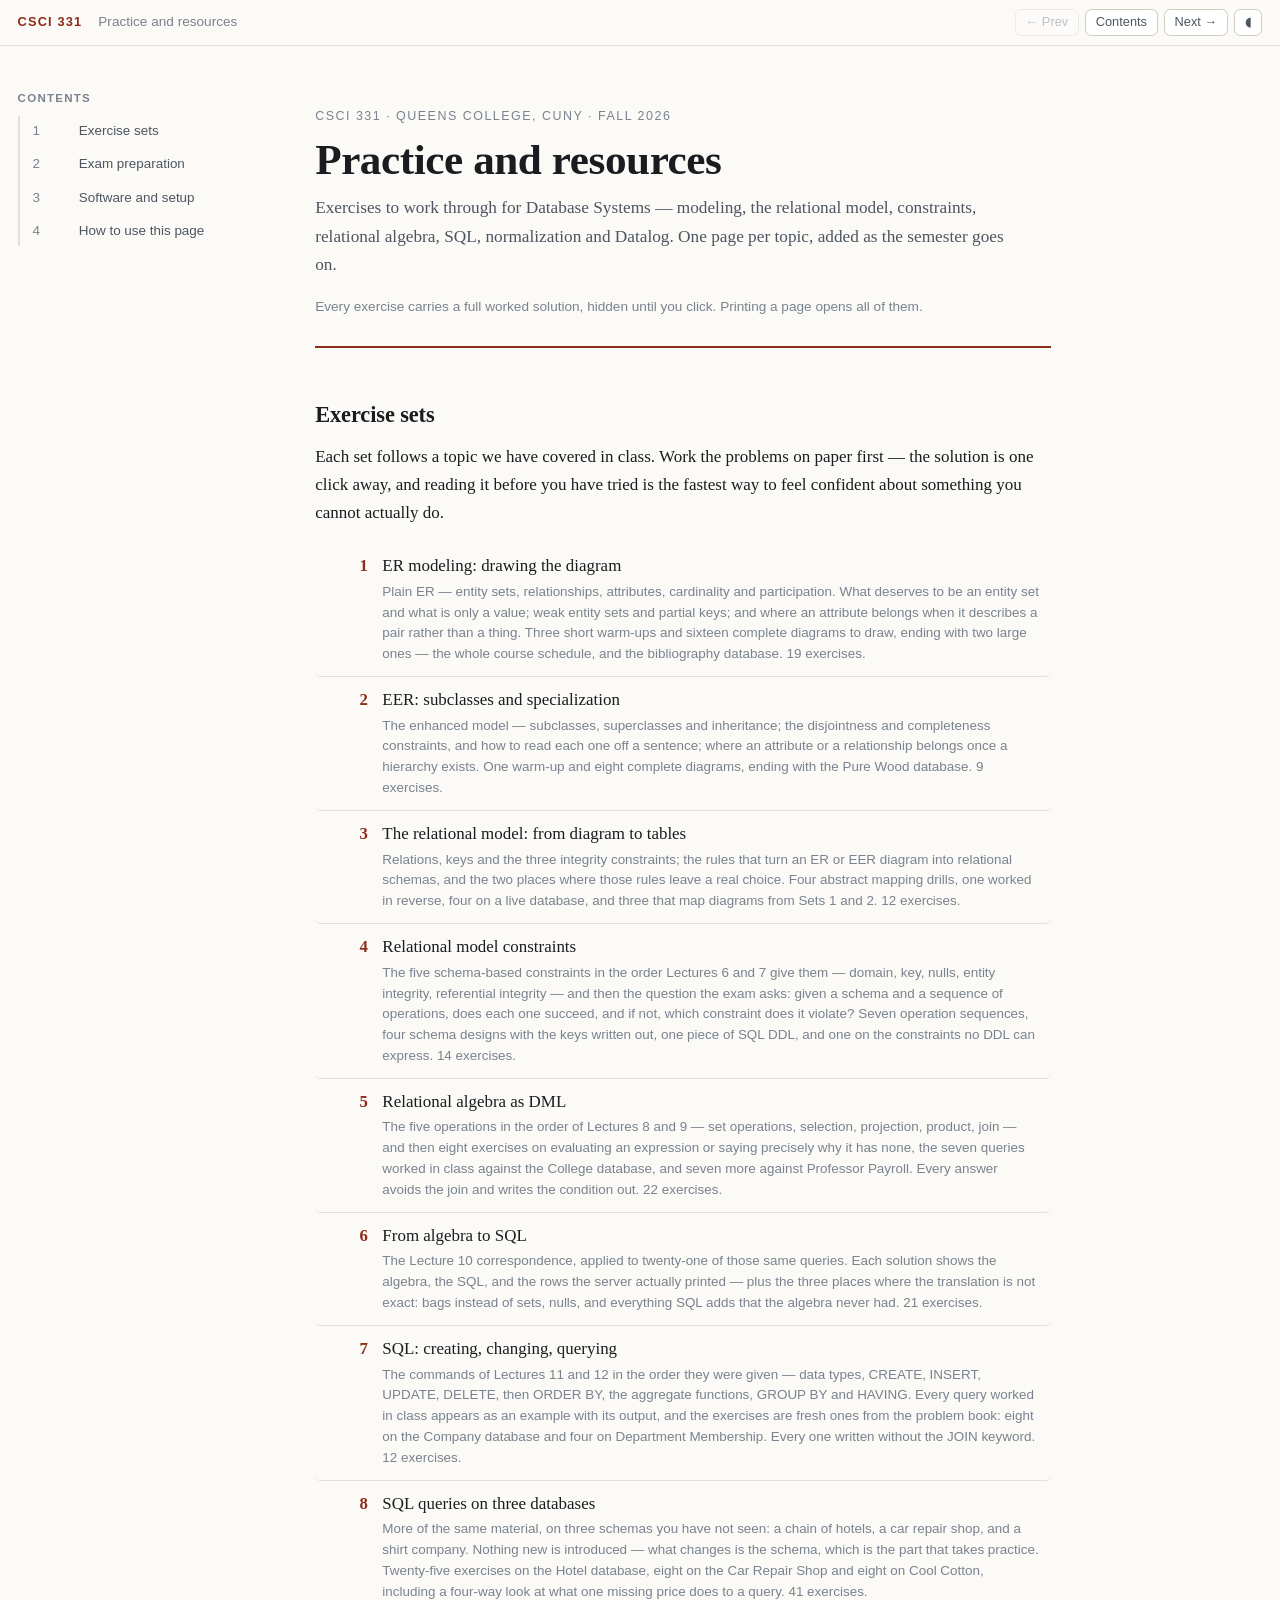
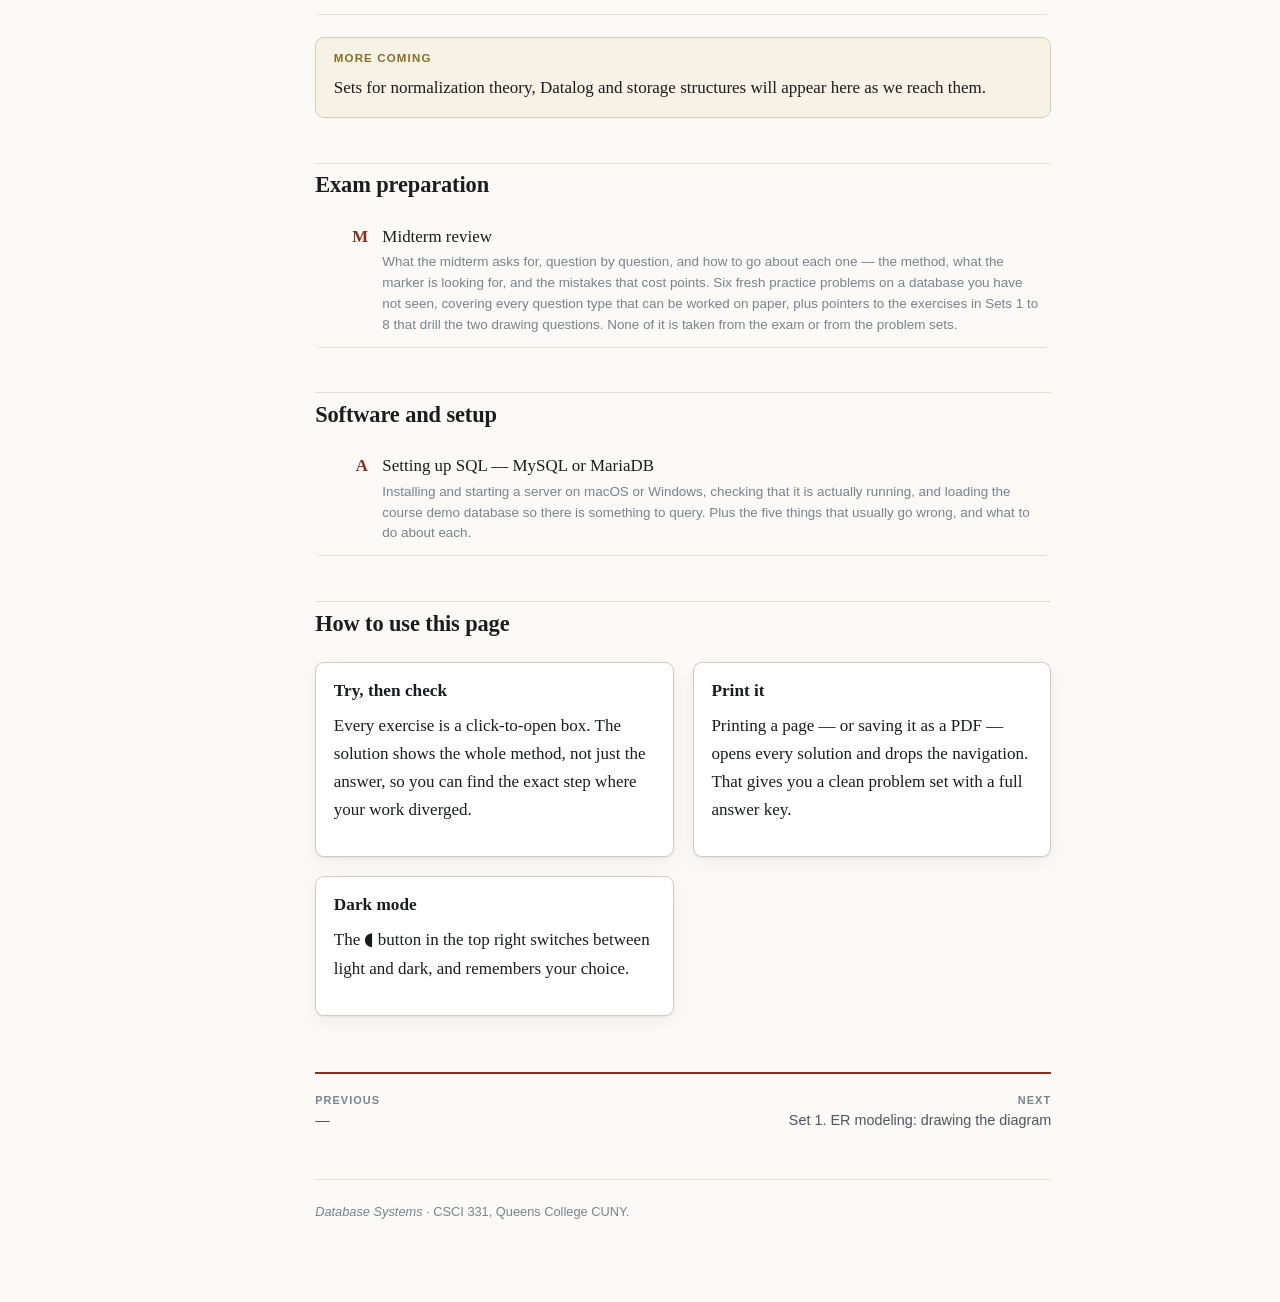
==== commit 0a6fef10: "Update table of contents and add exam section" ====
--- a/index.html
+++ b/index.html
@@ -21,8 +21,9 @@
 <div class="wrap">
   <aside class="toc"><p class="toc-title">Contents</p><ol>
     <li><a href="#exercises"><span class="t">1</span>Exercise sets</a></li>
-    <li><a href="#software"><span class="t">2</span>Software and setup</a></li>
-    <li><a href="#how"><span class="t">3</span>How to use this page</a></li>
+    <li><a href="#exam"><span class="t">2</span>Exam preparation</a></li>
+    <li><a href="#software"><span class="t">3</span>Software and setup</a></li>
+    <li><a href="#how"><span class="t">4</span>How to use this page</a></li>
   </ol></aside>
   <main>
 
@@ -56,6 +57,11 @@
 <p>Sets for normalization theory, Datalog and storage structures will appear
 here as we reach them.</p></div>
 
+<h2 id="exam">Exam preparation</h2>
+<ol class="chlist">
+  <li><a href="ex-midterm.html"><span class="cn">M</span><span class="ct">Midterm review<span class="cs">What the midterm asks for, question by question, and how to go about each one &mdash; the method, what the marker is looking for, and the mistakes that cost points. Six fresh practice problems on a database you have not seen, covering every question type that can be worked on paper, plus pointers to the exercises in Sets 1 to 8 that drill the two drawing questions. None of it is taken from the exam or from the problem sets.</span></span></a></li>
+</ol>
+
 <h2 id="software">Software and setup</h2>
 <ol class="chlist">
   <li><a href="setup-sql.html"><span class="cn">A</span><span class="ct">Setting up SQL &mdash; MySQL or MariaDB<span class="cs">Installing and starting a server on macOS or Windows, checking that it is actually running, and loading the course demo database so there is something to query. Plus the five things that usually go wrong, and what to do about each.</span></span></a></li>
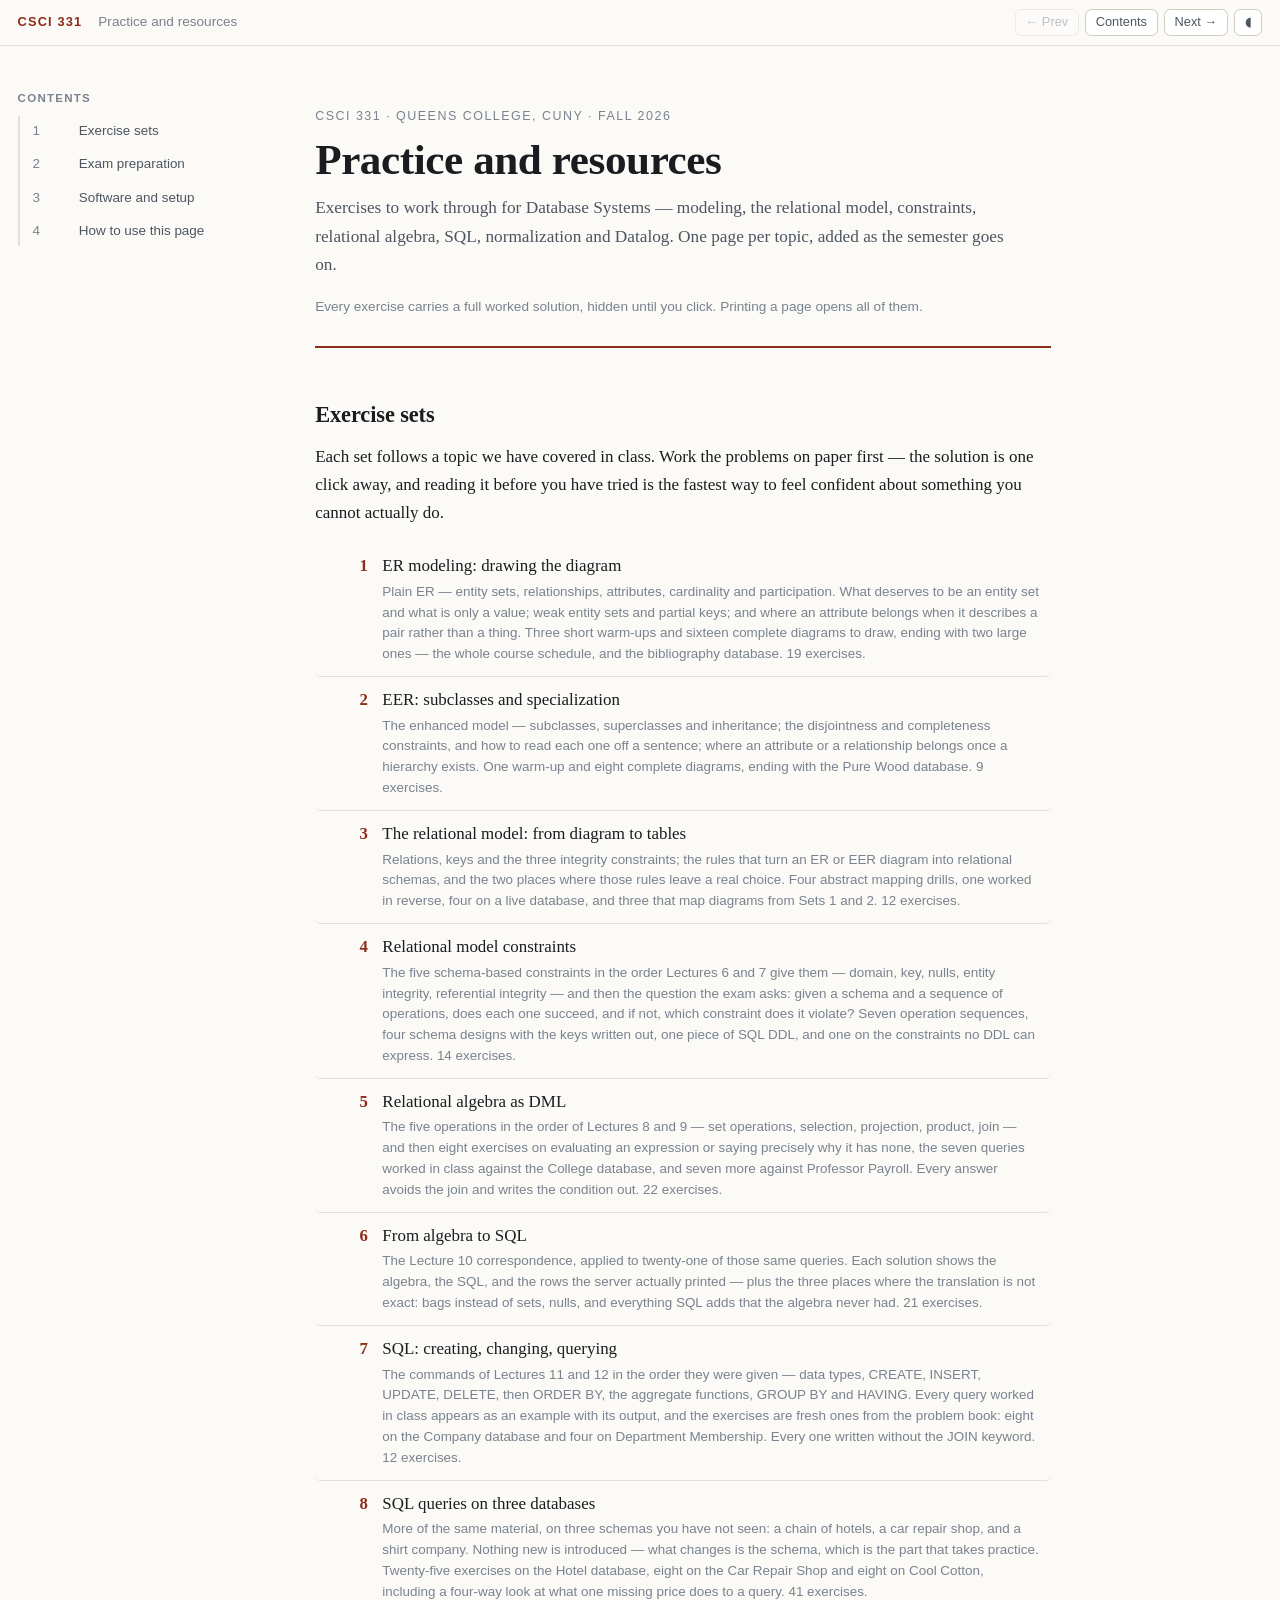
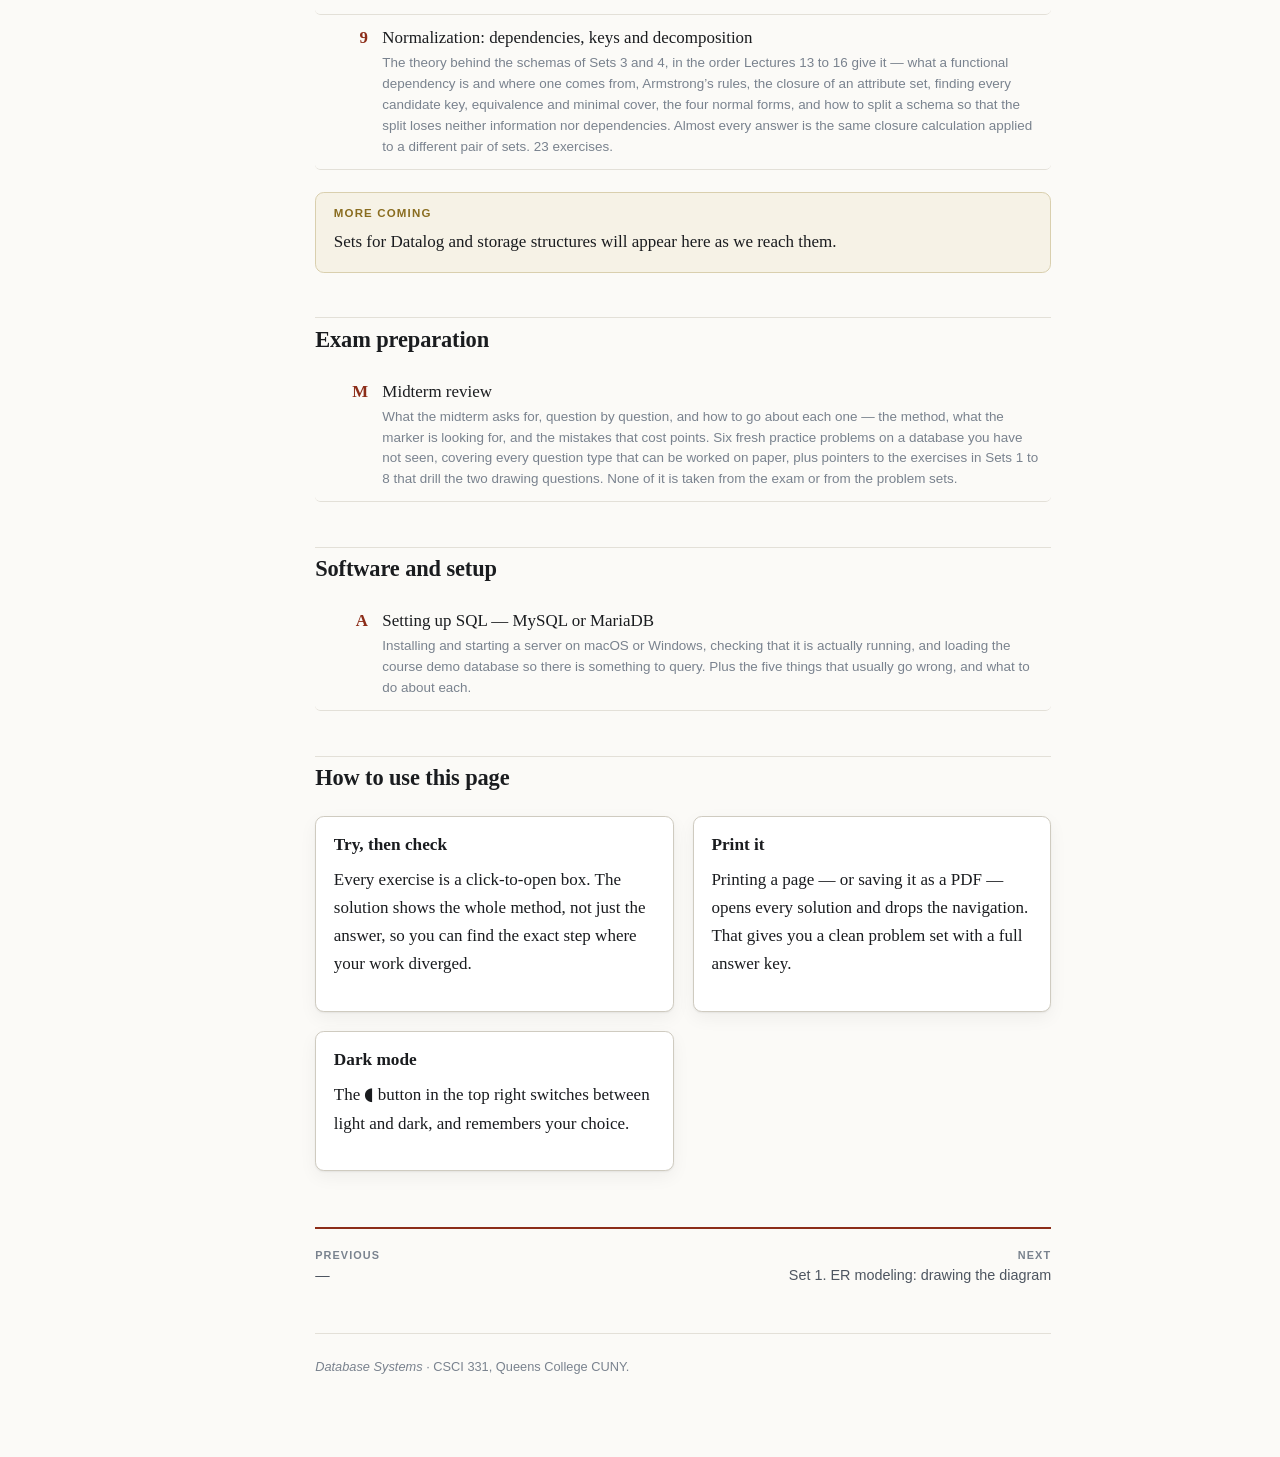
==== commit 4e6757f0: "Add normalization theory and update exam prep content Updated the content for normalization theory a" ====
--- a/index.html
+++ b/index.html
@@ -51,11 +51,12 @@
   <li><a href="ex-ra-sql.html"><span class="cn">6</span><span class="ct">From algebra to SQL<span class="cs">The Lecture 10 correspondence, applied to twenty-one of those same queries. Each solution shows the algebra, the SQL, and the rows the server actually printed &mdash; plus the three places where the translation is not exact: bags instead of sets, nulls, and everything SQL adds that the algebra never had. 21 exercises.</span></span></a></li>
   <li><a href="ex-sql.html"><span class="cn">7</span><span class="ct">SQL: creating, changing, querying<span class="cs">The commands of Lectures 11 and 12 in the order they were given &mdash; data types, CREATE, INSERT, UPDATE, DELETE, then ORDER BY, the aggregate functions, GROUP BY and HAVING. Every query worked in class appears as an example with its output, and the exercises are fresh ones from the problem book: eight on the Company database and four on Department Membership. Every one written without the JOIN keyword. 12 exercises.</span></span></a></li>
   <li><a href="ex-sql2.html"><span class="cn">8</span><span class="ct">SQL queries on three databases<span class="cs">More of the same material, on three schemas you have not seen: a chain of hotels, a car repair shop, and a shirt company. Nothing new is introduced &mdash; what changes is the schema, which is the part that takes practice. Twenty-five exercises on the Hotel database, eight on the Car Repair Shop and eight on Cool Cotton, including a four-way look at what one missing price does to a query. 41 exercises.</span></span></a></li>
+  <li><a href="ex-norm.html"><span class="cn">9</span><span class="ct">Normalization: dependencies, keys and decomposition<span class="cs">The theory behind the schemas of Sets 3 and 4, in the order Lectures 13 to 16 give it &mdash; what a functional dependency is and where one comes from, Armstrong&rsquo;s rules, the closure of an attribute set, finding every candidate key, equivalence and minimal cover, the four normal forms, and how to split a schema so that the split loses neither information nor dependencies. Almost every answer is the same closure calculation applied to a different pair of sets. 23 exercises.</span></span></a></li>
 </ol>
 
 <div class="box note"><span class="bt">More coming</span>
-<p>Sets for normalization theory, Datalog and storage structures will appear
-here as we reach them.</p></div>
+<p>Sets for Datalog and storage structures will appear here as we reach
+them.</p></div>
 
 <h2 id="exam">Exam preparation</h2>
 <ol class="chlist">
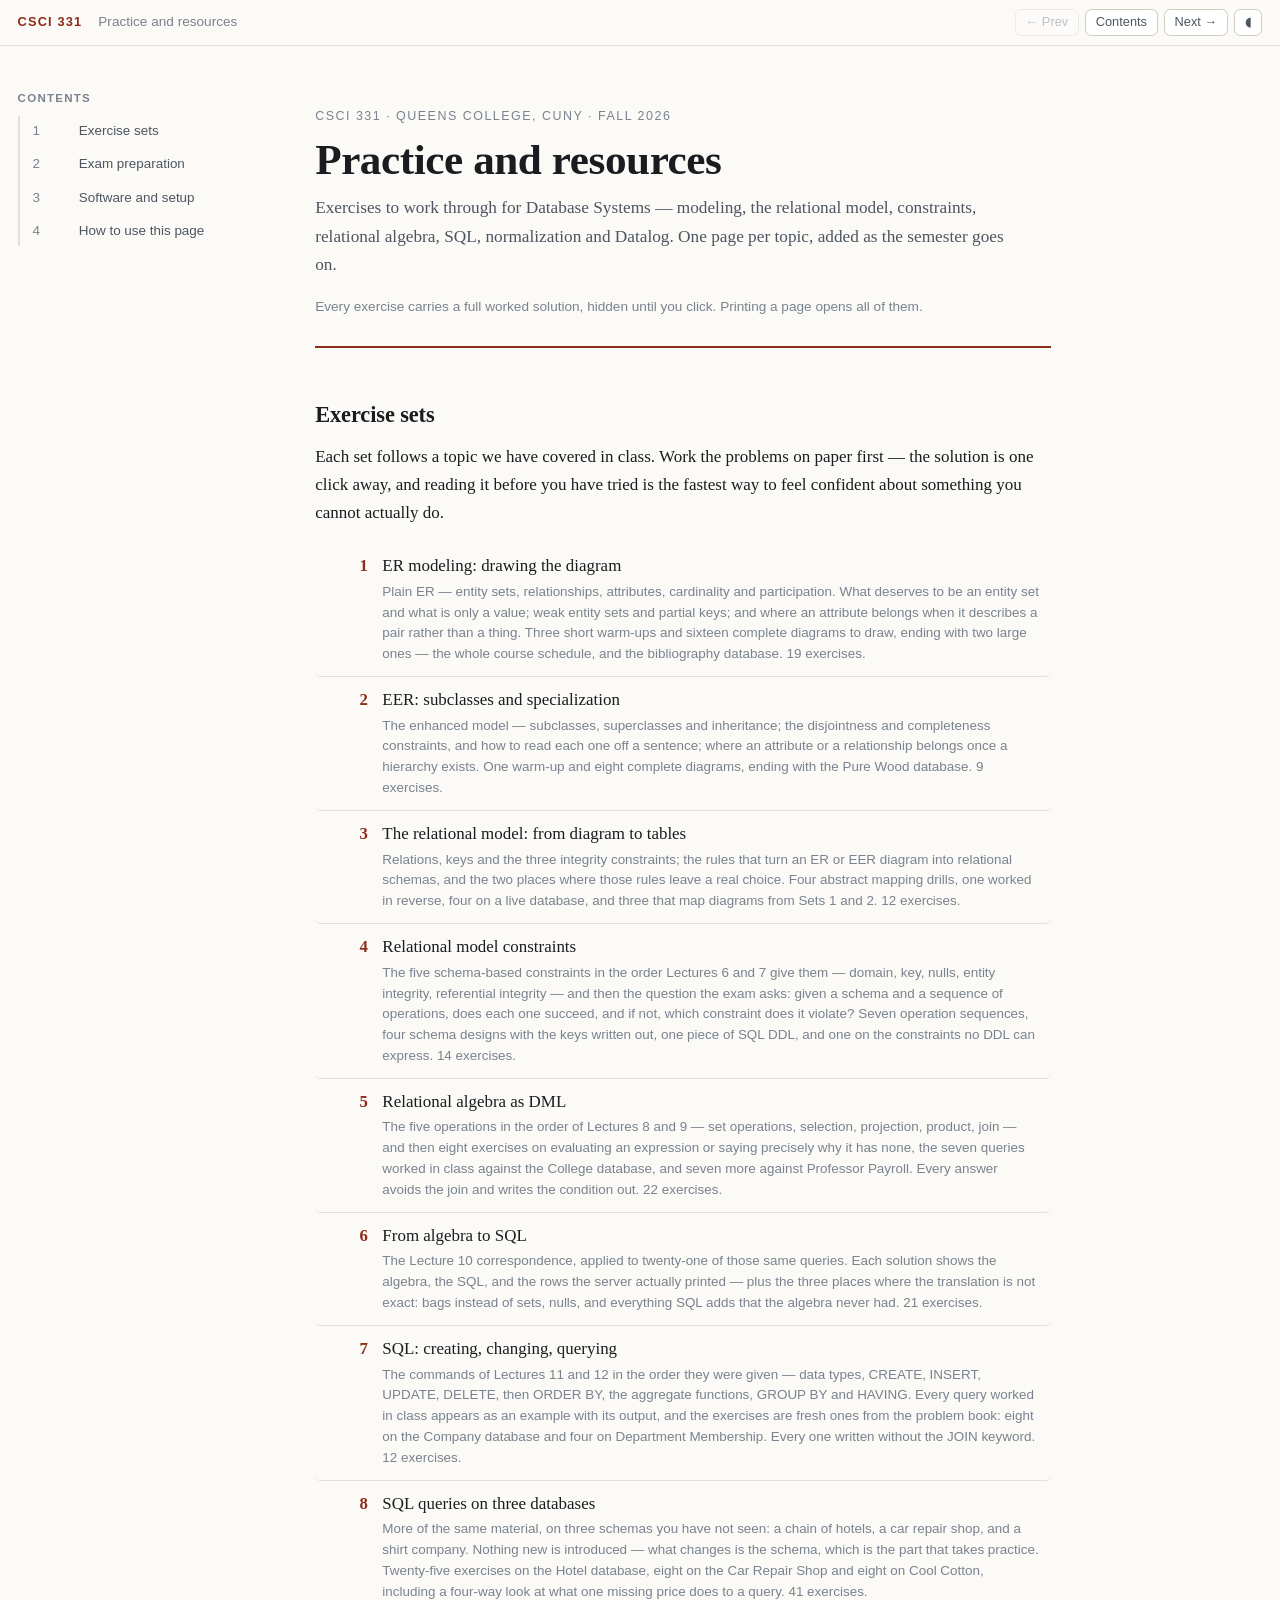
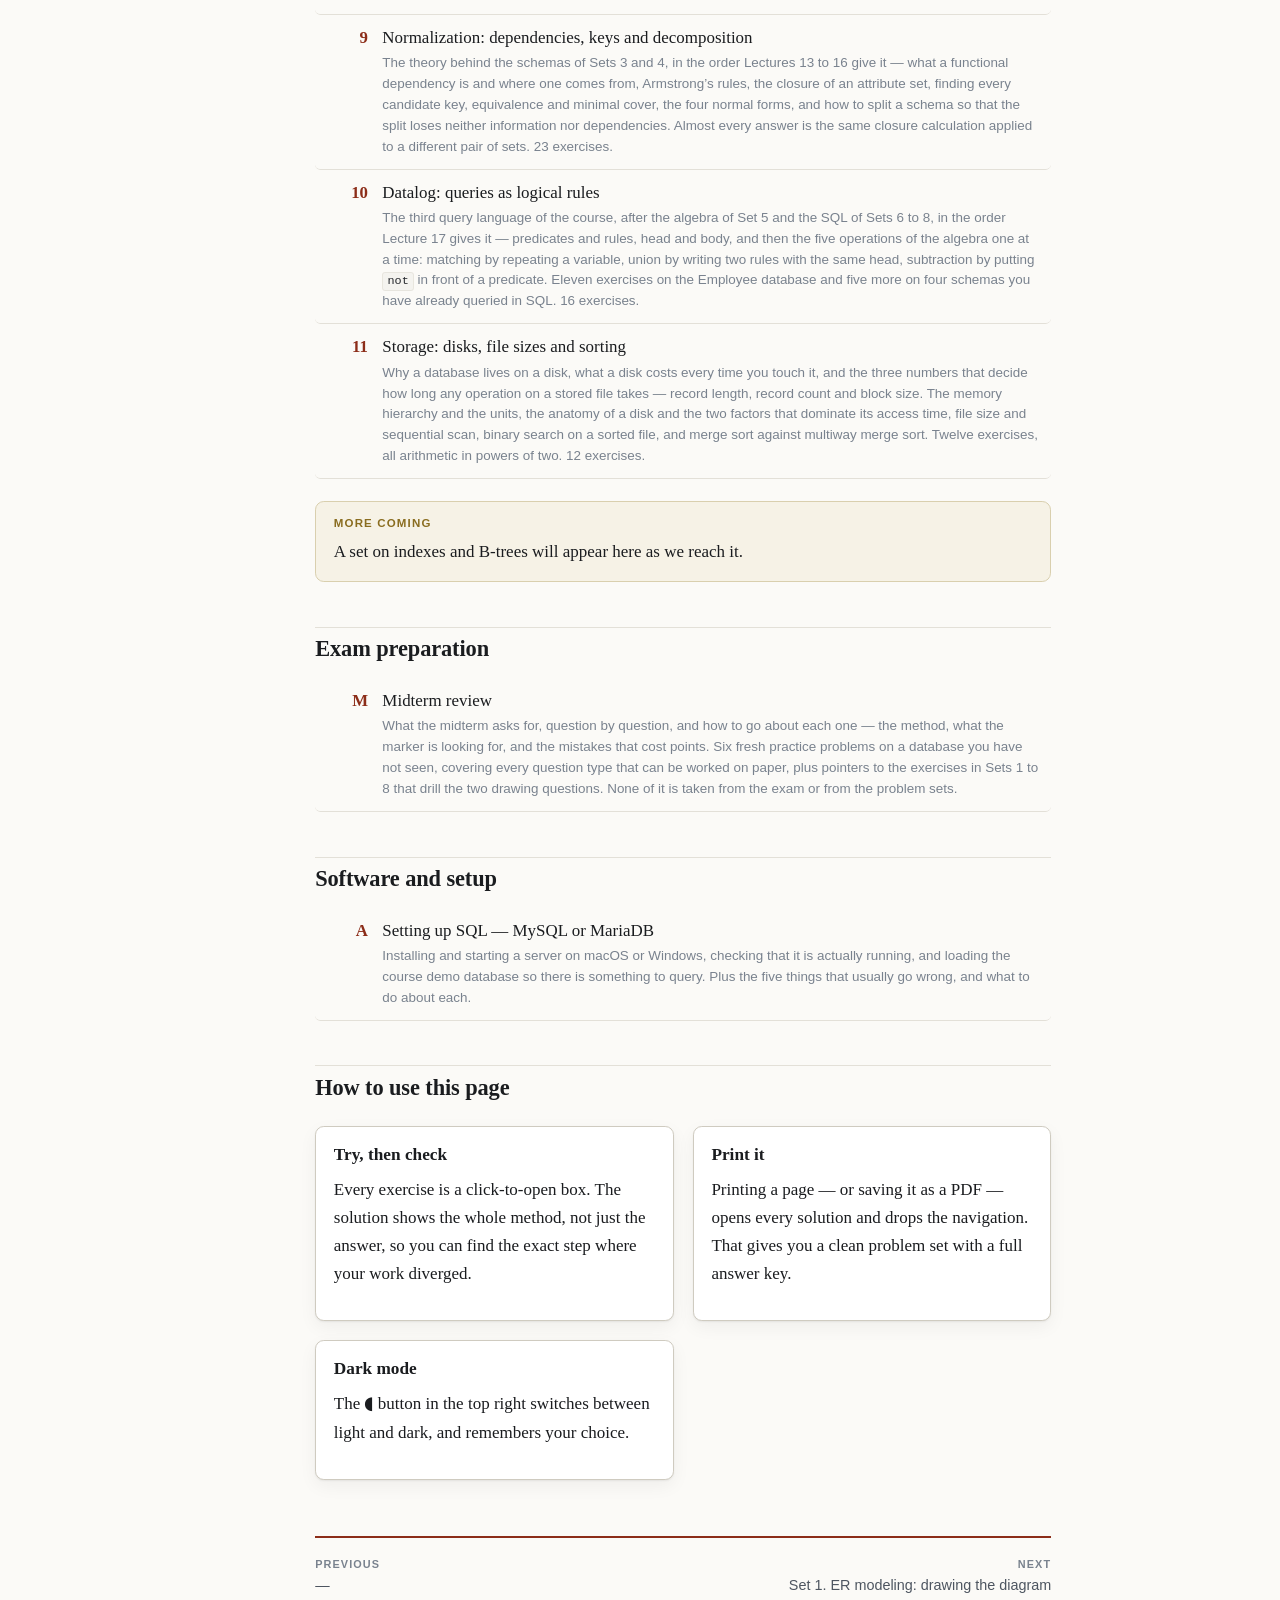
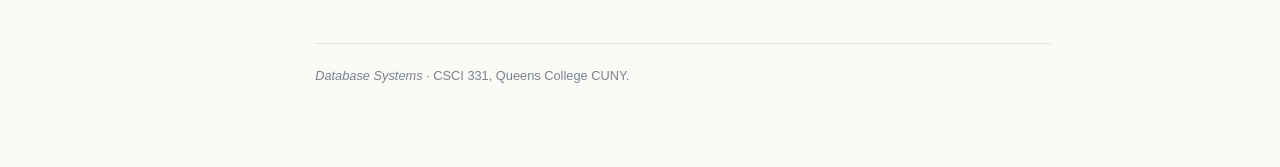
==== commit b3697c25: "Add Datalog and storage sections to index.html Added new sections for Datalog and storage topics, in" ====
--- a/index.html
+++ b/index.html
@@ -52,11 +52,12 @@
   <li><a href="ex-sql.html"><span class="cn">7</span><span class="ct">SQL: creating, changing, querying<span class="cs">The commands of Lectures 11 and 12 in the order they were given &mdash; data types, CREATE, INSERT, UPDATE, DELETE, then ORDER BY, the aggregate functions, GROUP BY and HAVING. Every query worked in class appears as an example with its output, and the exercises are fresh ones from the problem book: eight on the Company database and four on Department Membership. Every one written without the JOIN keyword. 12 exercises.</span></span></a></li>
   <li><a href="ex-sql2.html"><span class="cn">8</span><span class="ct">SQL queries on three databases<span class="cs">More of the same material, on three schemas you have not seen: a chain of hotels, a car repair shop, and a shirt company. Nothing new is introduced &mdash; what changes is the schema, which is the part that takes practice. Twenty-five exercises on the Hotel database, eight on the Car Repair Shop and eight on Cool Cotton, including a four-way look at what one missing price does to a query. 41 exercises.</span></span></a></li>
   <li><a href="ex-norm.html"><span class="cn">9</span><span class="ct">Normalization: dependencies, keys and decomposition<span class="cs">The theory behind the schemas of Sets 3 and 4, in the order Lectures 13 to 16 give it &mdash; what a functional dependency is and where one comes from, Armstrong&rsquo;s rules, the closure of an attribute set, finding every candidate key, equivalence and minimal cover, the four normal forms, and how to split a schema so that the split loses neither information nor dependencies. Almost every answer is the same closure calculation applied to a different pair of sets. 23 exercises.</span></span></a></li>
+  <li><a href="ex-datalog.html"><span class="cn">10</span><span class="ct">Datalog: queries as logical rules<span class="cs">The third query language of the course, after the algebra of Set 5 and the SQL of Sets 6 to 8, in the order Lecture 17 gives it &mdash; predicates and rules, head and body, and then the five operations of the algebra one at a time: matching by repeating a variable, union by writing two rules with the same head, subtraction by putting <code>not</code> in front of a predicate. Eleven exercises on the Employee database and five more on four schemas you have already queried in SQL. 16 exercises.</span></span></a></li>
+  <li><a href="ex-storage.html"><span class="cn">11</span><span class="ct">Storage: disks, file sizes and sorting<span class="cs">Why a database lives on a disk, what a disk costs every time you touch it, and the three numbers that decide how long any operation on a stored file takes &mdash; record length, record count and block size. The memory hierarchy and the units, the anatomy of a disk and the two factors that dominate its access time, file size and sequential scan, binary search on a sorted file, and merge sort against multiway merge sort. Twelve exercises, all arithmetic in powers of two. 12 exercises.</span></span></a></li>
 </ol>
 
 <div class="box note"><span class="bt">More coming</span>
-<p>Sets for Datalog and storage structures will appear here as we reach
-them.</p></div>
+<p>A set on indexes and B-trees will appear here as we reach it.</p></div>
 
 <h2 id="exam">Exam preparation</h2>
 <ol class="chlist">
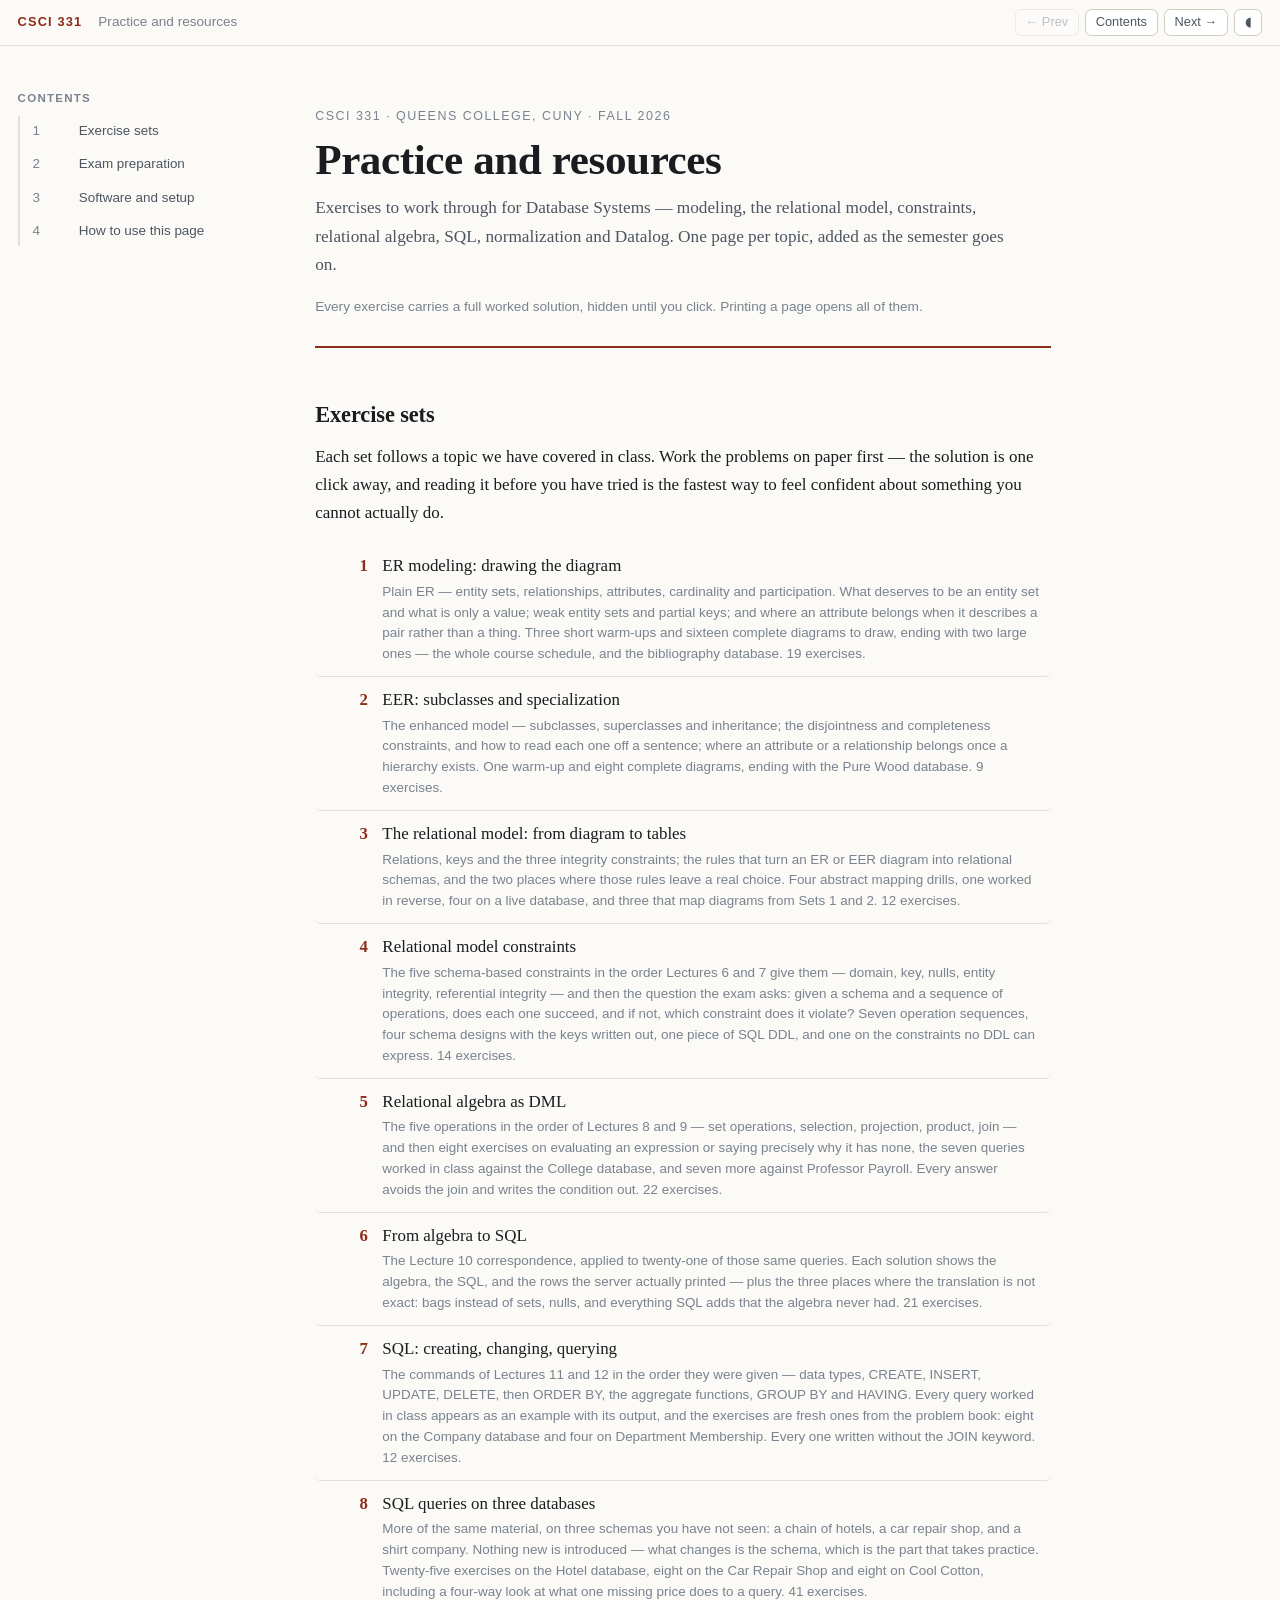
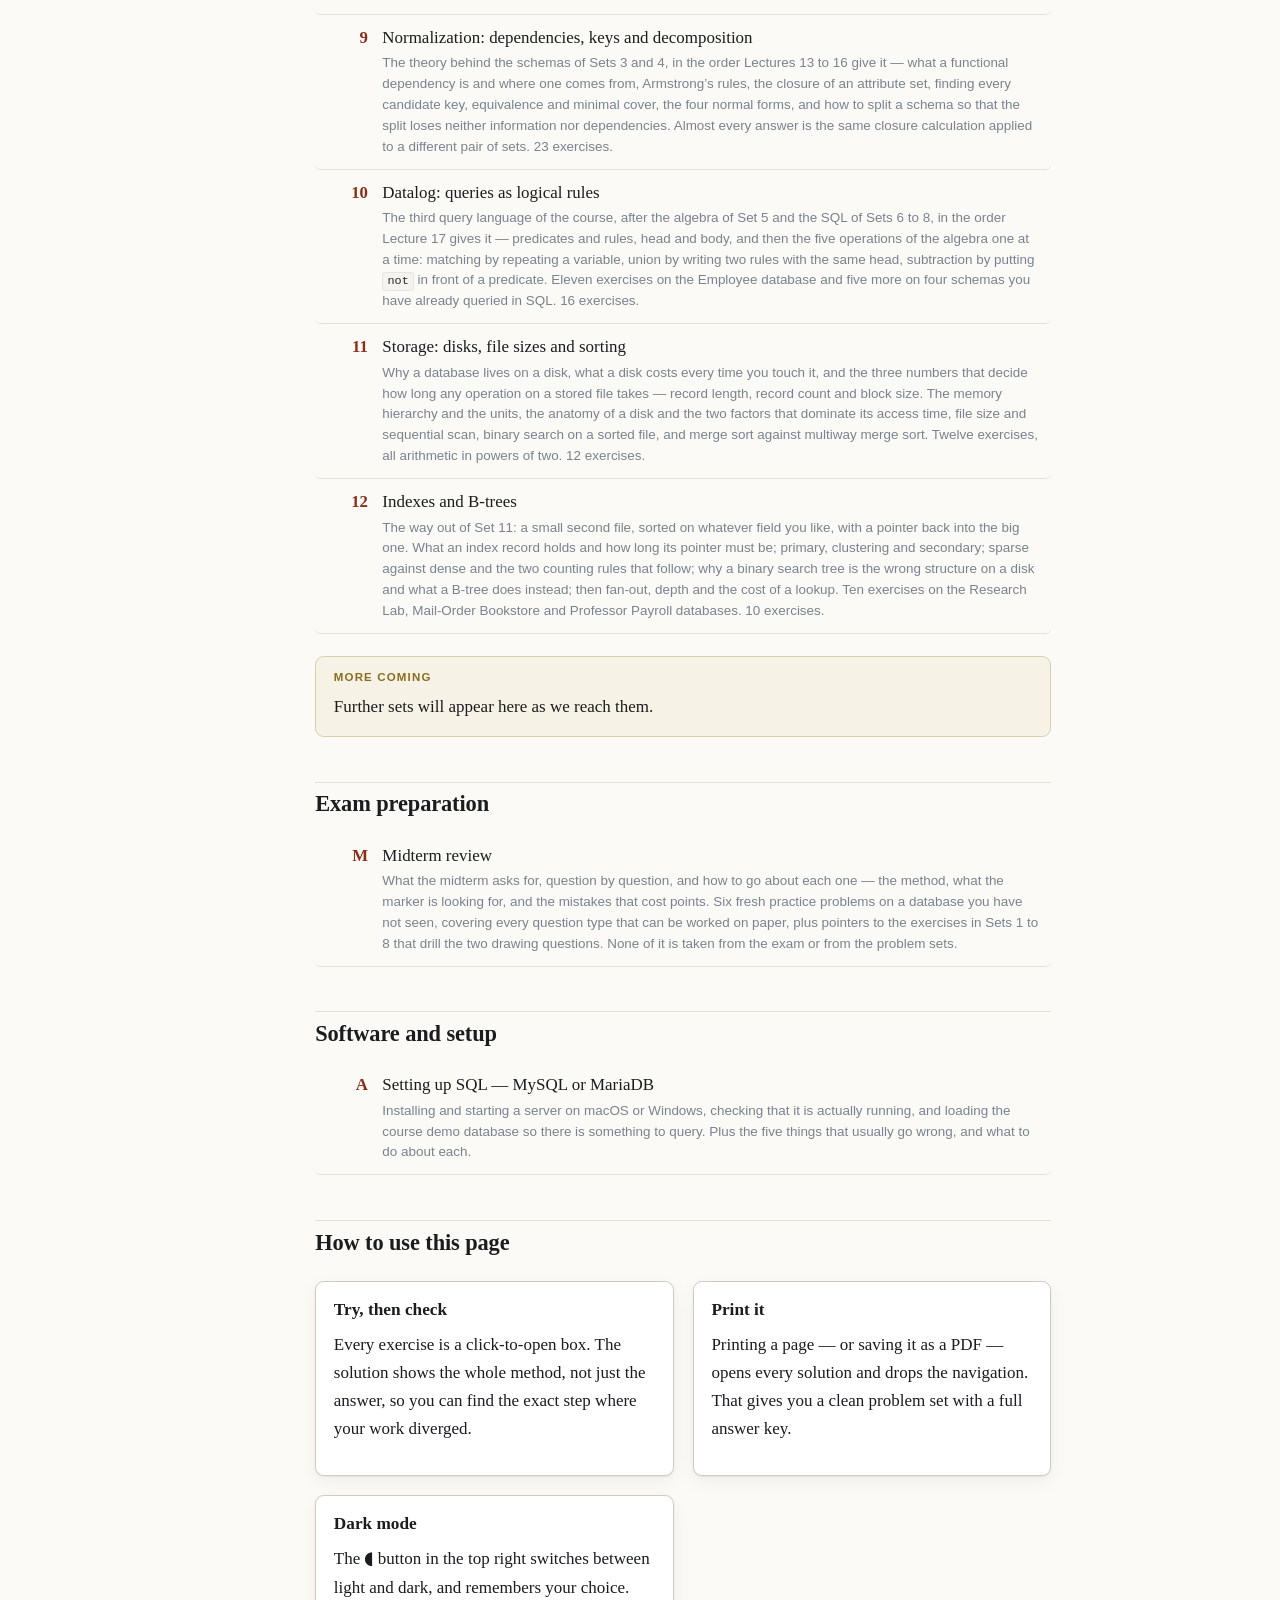
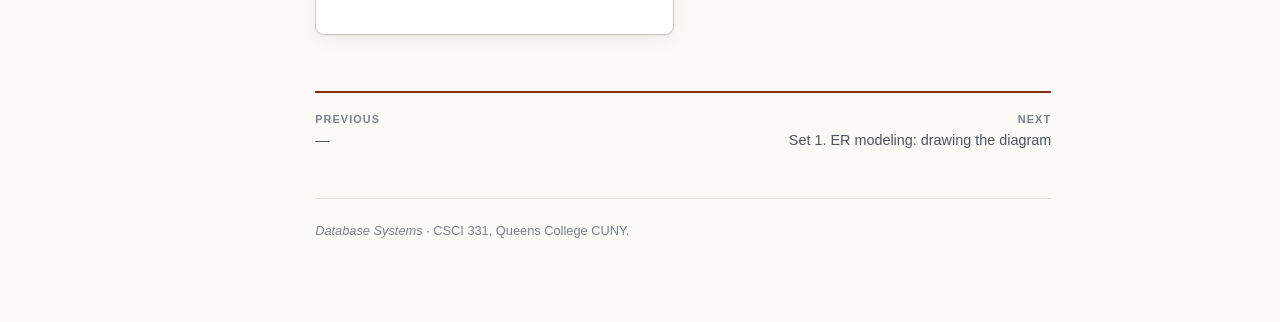
==== commit b250013b: "Add section for Indexes and B-trees Added a new section for indexes and B-trees with exercises." ====
--- a/index.html
+++ b/index.html
@@ -54,10 +54,11 @@
   <li><a href="ex-norm.html"><span class="cn">9</span><span class="ct">Normalization: dependencies, keys and decomposition<span class="cs">The theory behind the schemas of Sets 3 and 4, in the order Lectures 13 to 16 give it &mdash; what a functional dependency is and where one comes from, Armstrong&rsquo;s rules, the closure of an attribute set, finding every candidate key, equivalence and minimal cover, the four normal forms, and how to split a schema so that the split loses neither information nor dependencies. Almost every answer is the same closure calculation applied to a different pair of sets. 23 exercises.</span></span></a></li>
   <li><a href="ex-datalog.html"><span class="cn">10</span><span class="ct">Datalog: queries as logical rules<span class="cs">The third query language of the course, after the algebra of Set 5 and the SQL of Sets 6 to 8, in the order Lecture 17 gives it &mdash; predicates and rules, head and body, and then the five operations of the algebra one at a time: matching by repeating a variable, union by writing two rules with the same head, subtraction by putting <code>not</code> in front of a predicate. Eleven exercises on the Employee database and five more on four schemas you have already queried in SQL. 16 exercises.</span></span></a></li>
   <li><a href="ex-storage.html"><span class="cn">11</span><span class="ct">Storage: disks, file sizes and sorting<span class="cs">Why a database lives on a disk, what a disk costs every time you touch it, and the three numbers that decide how long any operation on a stored file takes &mdash; record length, record count and block size. The memory hierarchy and the units, the anatomy of a disk and the two factors that dominate its access time, file size and sequential scan, binary search on a sorted file, and merge sort against multiway merge sort. Twelve exercises, all arithmetic in powers of two. 12 exercises.</span></span></a></li>
+  <li><a href="ex-index.html"><span class="cn">12</span><span class="ct">Indexes and B-trees<span class="cs">The way out of Set 11: a small second file, sorted on whatever field you like, with a pointer back into the big one. What an index record holds and how long its pointer must be; primary, clustering and secondary; sparse against dense and the two counting rules that follow; why a binary search tree is the wrong structure on a disk and what a B-tree does instead; then fan-out, depth and the cost of a lookup. Ten exercises on the Research Lab, Mail-Order Bookstore and Professor Payroll databases. 10 exercises.</span></span></a></li>
 </ol>
 
 <div class="box note"><span class="bt">More coming</span>
-<p>A set on indexes and B-trees will appear here as we reach it.</p></div>
+<p>Further sets will appear here as we reach them.</p></div>
 
 <h2 id="exam">Exam preparation</h2>
 <ol class="chlist">
